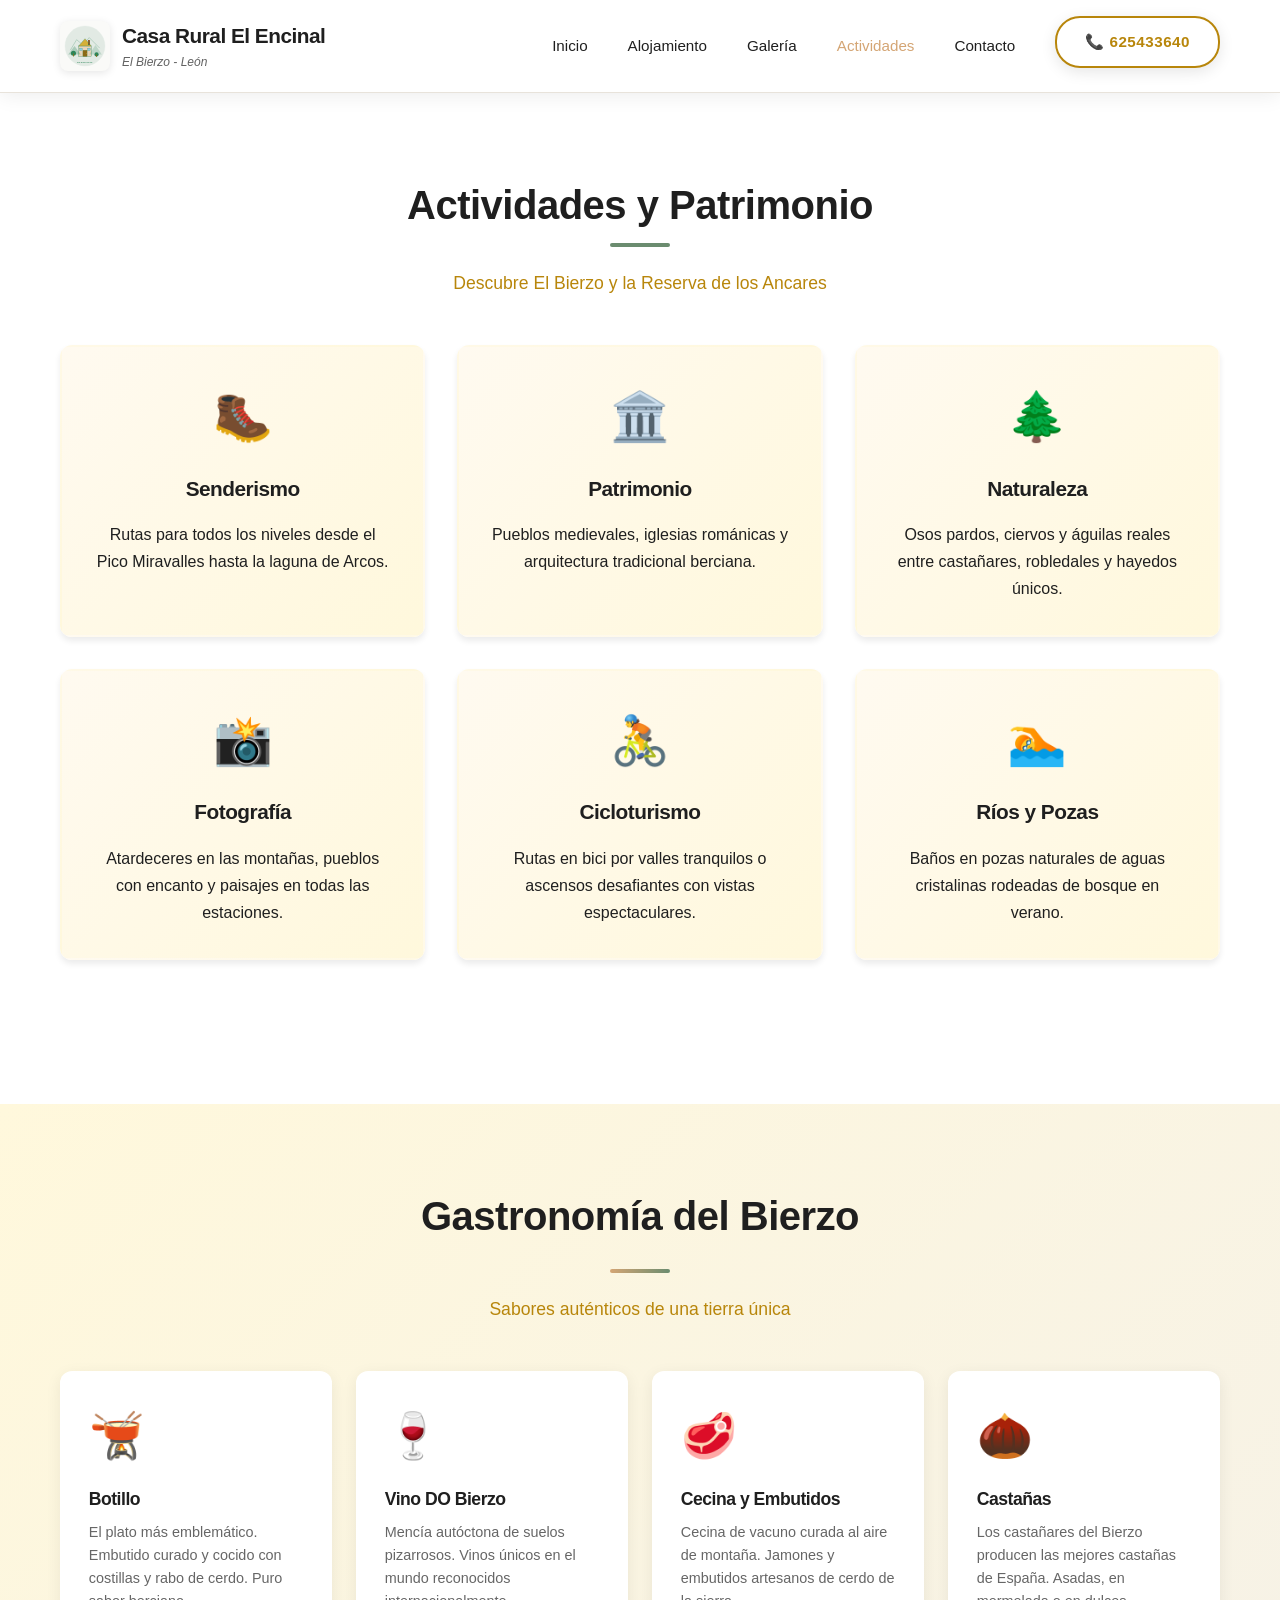
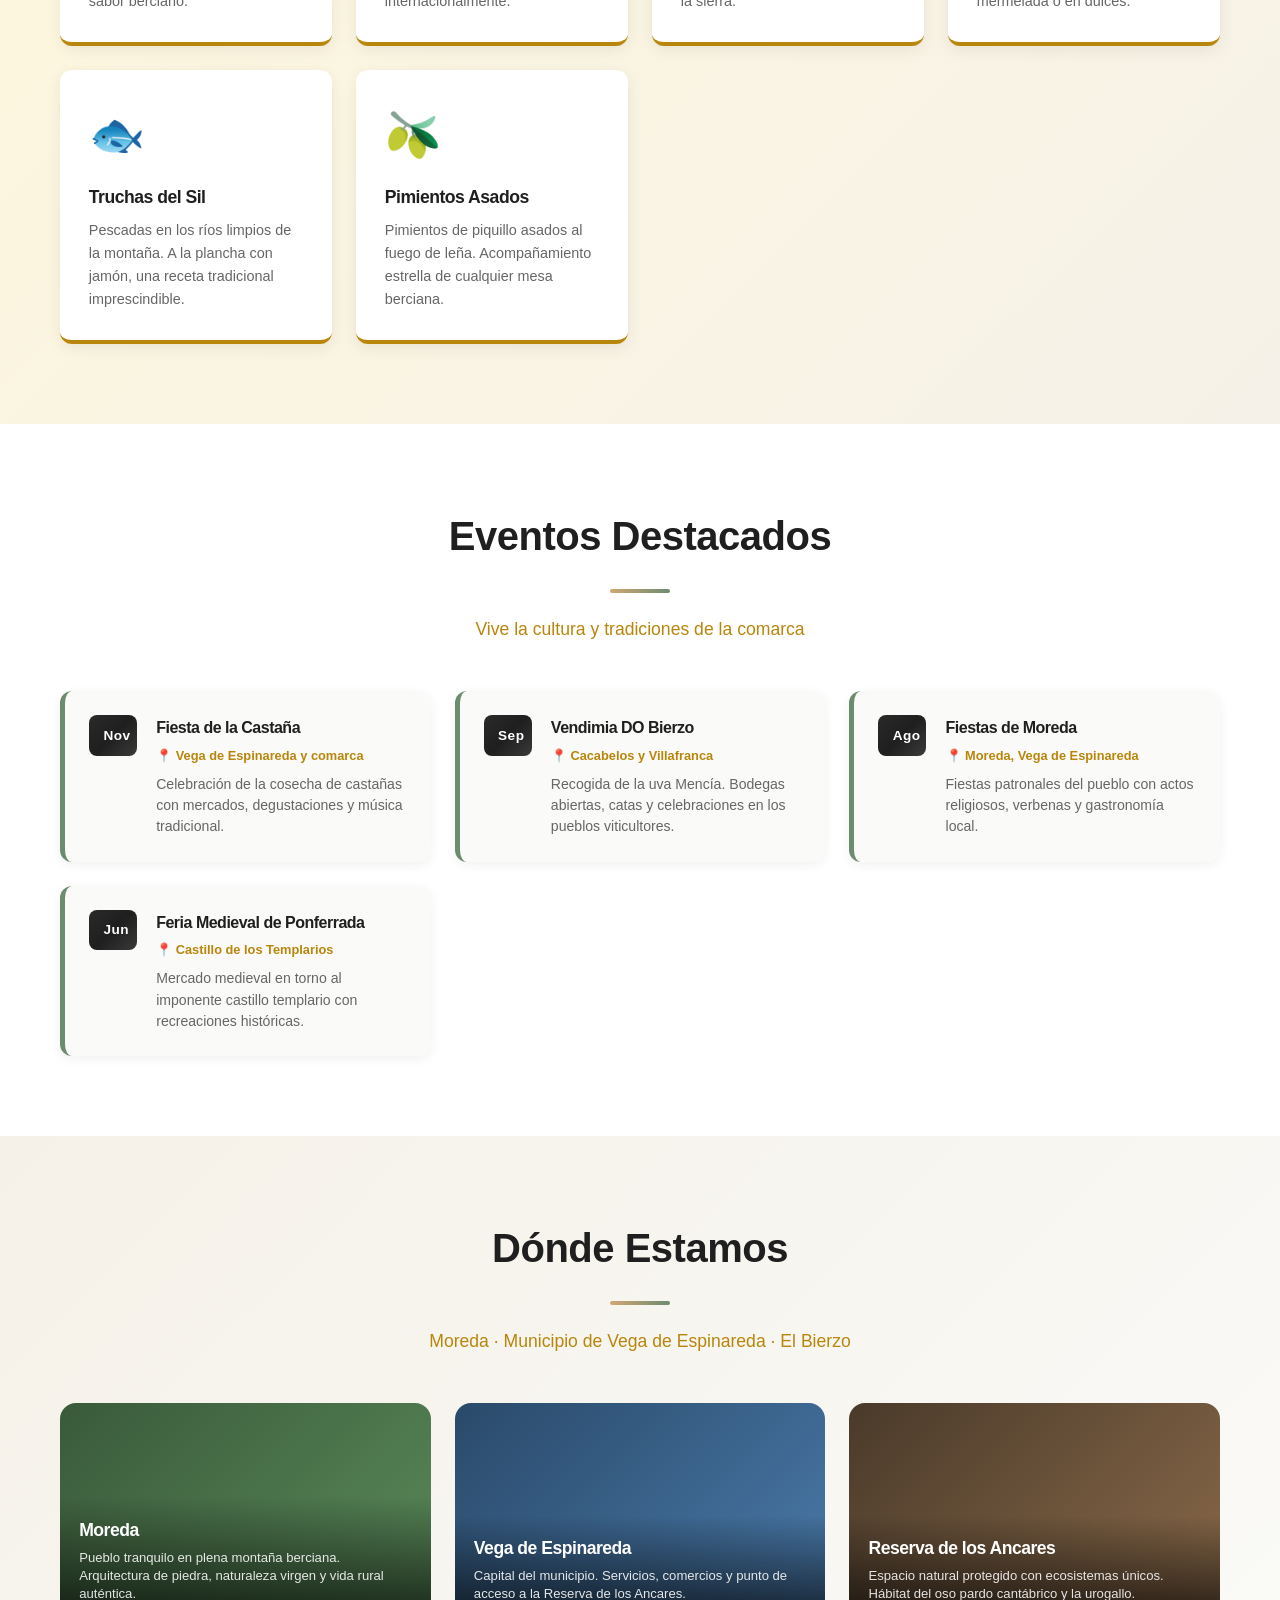
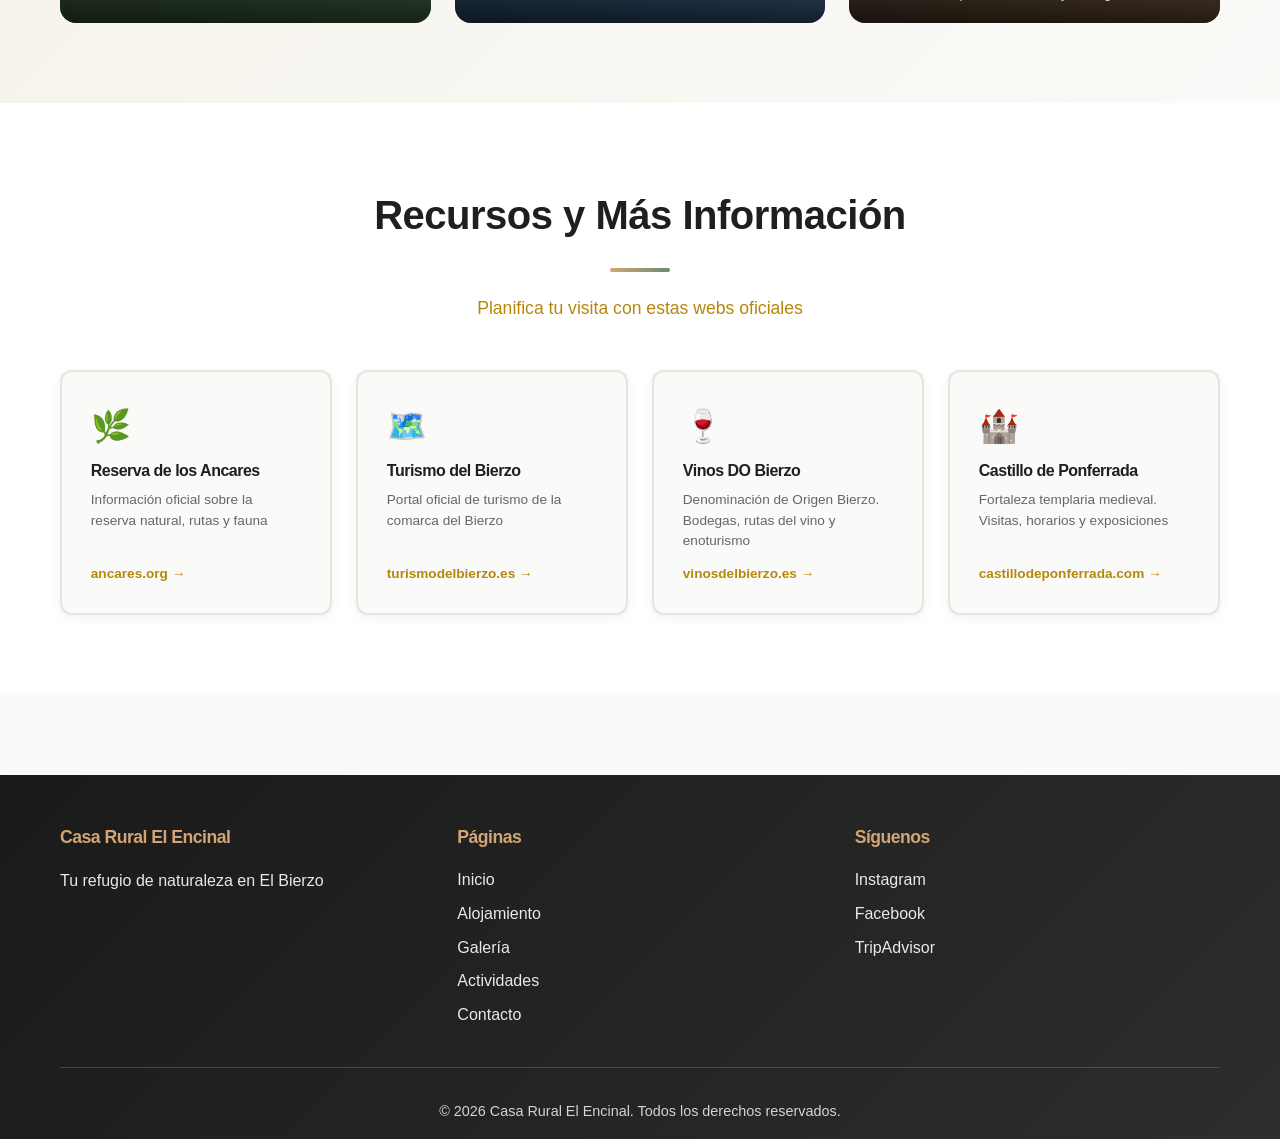
==== actividades.html @ c674c4d6 "Casi acabada" ====
<!DOCTYPE html>
<html lang="es">
<head>
    <meta charset="UTF-8">
    <meta name="viewport" content="width=device-width, initial-scale=1.0">
    <meta name="description" content="Descubre las mejores actividades en El Bierzo: senderismo en los Ancares, patrimonio medieval, bodegas de vino DO Bierzo y gastronomía local. Reserva tu experiencia en Casa Rural El Encinal.">
    <meta name="keywords" content="actividades El Bierzo, senderismo, Ancares, patrimonio cultural, vino DO Bierzo, gastronomía, turismo rural">
    <meta name="author" content="Casa Rural El Encinal">
    <meta property="og:title" content="Actividades y Patrimonio | Casa Rural El Encinal">
    <meta property="og:description" content="Explora las mejores actividades en El Bierzo: naturaleza, cultura, gastronomía y aventura.">
    <meta property="og:type" content="website">
    <meta name="theme-color" content="#FFFFFF">
    <title>Actividades en El Bierzo | Casa Rural El Encinal</title>
    <link rel="icon" type="image/svg+xml" href="assets/logo.svg">
    
    <!-- Tema - Se ejecuta ANTES del CSS -->
    <script>
    (function() {
        const themes = {
            "gris-cobre": {
                "name": "Gris + Cobre Moderno",
                "primary": "#1F1F1F",
                "secondary": "#B8860B",
                "accent": "#D4A574",
                "tertiary": "#6B8C6F",
                "light-bg": "#FAFAF8",
                "white": "#FFFFFF",
                "border": "#E8E3DB",
                "gradient-main": "linear-gradient(135deg, #2A2A2A 0%, #1F1F1F 50%, #3A3A3A 100%)",
                "gradient-hover": "linear-gradient(135deg, #353535 0%, #2A2A2A 50%, #454545 100%)",
                "shine": "inset 0 1px 0 rgba(255, 255, 255, 0.2), inset 0 -2px 0 rgba(0, 0, 0, 0.3)"
            }
        };
        const theme = themes["gris-cobre"];
        document.documentElement.style.setProperty('--primary-color', theme.primary);
        document.documentElement.style.setProperty('--secondary-color', theme.secondary);
        document.documentElement.style.setProperty('--accent-color', theme.accent);
        document.documentElement.style.setProperty('--tertiary-color', theme.tertiary);
        document.documentElement.style.setProperty('--light-bg', theme['light-bg']);
        document.documentElement.style.setProperty('--white', theme.white);
        document.documentElement.style.setProperty('--border-color', theme.border);
        document.documentElement.style.setProperty('--gradient-metallic', theme['gradient-main']);
        document.documentElement.style.setProperty('--gradient-metallic-hover', theme['gradient-hover']);
        document.documentElement.style.setProperty('--shine-effect', theme.shine);
    })();
    </script>
    
    <link rel="stylesheet" href="src/css/styles.css">
</head>
<body>
    <!-- Header y Navegación -->
    <div id="header-placeholder"></div>



    <!-- Sección Actividades y Patrimonio -->
    <section class="actividades">
        <div class="container">
            <h1 class="section-title">Actividades y Patrimonio</h1>
            <p class="section-subtitle">Descubre El Bierzo y la Reserva de los Ancares</p>

            <!-- Actividades en tarjetas visuales -->
            <div class="actividades-grid">
                <div class="actividad-card">
                    <div class="actividad-icon">🥾</div>
                    <h3>Senderismo</h3>
                    <p>Rutas para todos los niveles desde el Pico Miravalles hasta la laguna de Arcos.</p>
                </div>
                <div class="actividad-card">
                    <div class="actividad-icon">🏛️</div>
                    <h3>Patrimonio</h3>
                    <p>Pueblos medievales, iglesias románicas y arquitectura tradicional berciana.</p>
                </div>
                <div class="actividad-card">
                    <div class="actividad-icon">🌲</div>
                    <h3>Naturaleza</h3>
                    <p>Osos pardos, ciervos y águilas reales entre castañares, robledales y hayedos únicos.</p>
                </div>
                <div class="actividad-card">
                    <div class="actividad-icon">📸</div>
                    <h3>Fotografía</h3>
                    <p>Atardeceres en las montañas, pueblos con encanto y paisajes en todas las estaciones.</p>
                </div>
                <div class="actividad-card">
                    <div class="actividad-icon">🚴</div>
                    <h3>Cicloturismo</h3>
                    <p>Rutas en bici por valles tranquilos o ascensos desafiantes con vistas espectaculares.</p>
                </div>
                <div class="actividad-card">
                    <div class="actividad-icon">🏊</div>
                    <h3>Ríos y Pozas</h3>
                    <p>Baños en pozas naturales de aguas cristalinas rodeadas de bosque en verano.</p>
                </div>
            </div>
        </div>
    </section>

    <!-- Gastronomía visual -->
    <section class="gastronomia-section">
        <div class="container">
            <h2 class="section-title">Gastronomía del Bierzo</h2>
            <p class="section-subtitle">Sabores auténticos de una tierra única</p>
            <div class="gastro-grid">
                <div class="gastro-item">
                    <div class="gastro-emoji">🫕</div>
                    <h3>Botillo</h3>
                    <p>El plato más emblemático. Embutido curado y cocido con costillas y rabo de cerdo. Puro sabor berciano.</p>
                </div>
                <div class="gastro-item">
                    <div class="gastro-emoji">🍷</div>
                    <h3>Vino DO Bierzo</h3>
                    <p>Mencía autóctona de suelos pizarrosos. Vinos únicos en el mundo reconocidos internacionalmente.</p>
                </div>
                <div class="gastro-item">
                    <div class="gastro-emoji">🥩</div>
                    <h3>Cecina y Embutidos</h3>
                    <p>Cecina de vacuno curada al aire de montaña. Jamones y embutidos artesanos de cerdo de la sierra.</p>
                </div>
                <div class="gastro-item">
                    <div class="gastro-emoji">🌰</div>
                    <h3>Castañas</h3>
                    <p>Los castañares del Bierzo producen las mejores castañas de España. Asadas, en mermelada o en dulces.</p>
                </div>
                <div class="gastro-item">
                    <div class="gastro-emoji">🐟</div>
                    <h3>Truchas del Sil</h3>
                    <p>Pescadas en los ríos limpios de la montaña. A la plancha con jamón, una receta tradicional imprescindible.</p>
                </div>
                <div class="gastro-item">
                    <div class="gastro-emoji">🫒</div>
                    <h3>Pimientos Asados</h3>
                    <p>Pimientos de piquillo asados al fuego de leña. Acompañamiento estrella de cualquier mesa berciana.</p>
                </div>
            </div>
        </div>
    </section>

    <!-- Eventos destacados -->
    <section class="eventos-section">
        <div class="container">
            <h2 class="section-title">Eventos Destacados</h2>
            <p class="section-subtitle">Vive la cultura y tradiciones de la comarca</p>
            <div class="eventos-grid">
                <div class="evento-card">
                    <div class="evento-mes">Nov</div>
                    <div class="evento-info">
                        <h3>Fiesta de la Castaña</h3>
                        <p class="evento-lugar">📍 Vega de Espinareda y comarca</p>
                        <p>Celebración de la cosecha de castañas con mercados, degustaciones y música tradicional.</p>
                    </div>
                </div>
                <div class="evento-card">
                    <div class="evento-mes">Sep</div>
                    <div class="evento-info">
                        <h3>Vendimia DO Bierzo</h3>
                        <p class="evento-lugar">📍 Cacabelos y Villafranca</p>
                        <p>Recogida de la uva Mencía. Bodegas abiertas, catas y celebraciones en los pueblos viticultores.</p>
                    </div>
                </div>
                <div class="evento-card">
                    <div class="evento-mes">Ago</div>
                    <div class="evento-info">
                        <h3>Fiestas de Moreda</h3>
                        <p class="evento-lugar">📍 Moreda, Vega de Espinareda</p>
                        <p>Fiestas patronales del pueblo con actos religiosos, verbenas y gastronomía local.</p>
                    </div>
                </div>
                <div class="evento-card">
                    <div class="evento-mes">Jun</div>
                    <div class="evento-info">
                        <h3>Feria Medieval de Ponferrada</h3>
                        <p class="evento-lugar">📍 Castillo de los Templarios</p>
                        <p>Mercado medieval en torno al imponente castillo templario con recreaciones históricas.</p>
                    </div>
                </div>
            </div>
        </div>
    </section>

    <!-- Zona y municipio -->
    <section class="zona-section">
        <div class="container">
            <h2 class="section-title">Dónde Estamos</h2>
            <p class="section-subtitle">Moreda · Municipio de Vega de Espinareda · El Bierzo</p>
            <div class="zona-grid">
                <div class="zona-card zona-moreda">
                    <div class="zona-overlay">
                        <h3>Moreda</h3>
                        <p>Pueblo tranquilo en plena montaña berciana. Arquitectura de piedra, naturaleza virgen y vida rural auténtica.</p>
                    </div>
                </div>
                <div class="zona-card zona-vega">
                    <div class="zona-overlay">
                        <h3>Vega de Espinareda</h3>
                        <p>Capital del municipio. Servicios, comercios y punto de acceso a la Reserva de los Ancares.</p>
                    </div>
                </div>
                <div class="zona-card zona-ancares">
                    <div class="zona-overlay">
                        <h3>Reserva de los Ancares</h3>
                        <p>Espacio natural protegido con ecosistemas únicos. Hábitat del oso pardo cantábrico y la urogallo.</p>
                    </div>
                </div>
            </div>
        </div>
    </section>

    <!-- Enlaces de interés -->
    <section class="enlaces-section">
        <div class="container">
            <h2 class="section-title">Recursos y Más Información</h2>
            <p class="section-subtitle">Planifica tu visita con estas webs oficiales</p>
            <div class="enlaces-grid">
                <a href="https://www.ancares.org" target="_blank" rel="noopener" class="enlace-card">
                    <div class="enlace-icon">🌿</div>
                    <h3>Reserva de los Ancares</h3>
                    <p>Información oficial sobre la reserva natural, rutas y fauna</p>
                    <span class="enlace-url">ancares.org →</span>
                </a>
                <a href="https://www.turismodelbierzo.es" target="_blank" rel="noopener" class="enlace-card">
                    <div class="enlace-icon">🗺️</div>
                    <h3>Turismo del Bierzo</h3>
                    <p>Portal oficial de turismo de la comarca del Bierzo</p>
                    <span class="enlace-url">turismodelbierzo.es →</span>
                </a>
                <a href="https://www.vinosdelbierzo.es" target="_blank" rel="noopener" class="enlace-card">
                    <div class="enlace-icon">🍷</div>
                    <h3>Vinos DO Bierzo</h3>
                    <p>Denominación de Origen Bierzo. Bodegas, rutas del vino y enoturismo</p>
                    <span class="enlace-url">vinosdelbierzo.es →</span>
                </a>
                <a href="https://www.castillodeponferrada.com" target="_blank" rel="noopener" class="enlace-card">
                    <div class="enlace-icon">🏰</div>
                    <h3>Castillo de Ponferrada</h3>
                    <p>Fortaleza templaria medieval. Visitas, horarios y exposiciones</p>
                    <span class="enlace-url">castillodeponferrada.com →</span>
                </a>
            </div>
        </div>
    </section>

    <div id="footer-placeholder"></div>
<script src="src/js/theme-manager.js"></script>
    <script src="src/js/components.js"></script>
<script src="src/js/main.js"></script>
</body>
</html>
---- src/css/styles.css ----
/* ==================== VARIABLES Y COLORES ==================== */
/* Cargadas dinámicamente desde src/config/themes.json via theme-manager.js */
:root {
    --primary-color: #1F1F1F;
    --secondary-color: #B8860B;
    --accent-color: #D4A574;
    --dark-blue: #1F1F1F;
    --light-bg: #FAFAF8;
    --dark-text: #1F1F1F;
    --border-color: #E8E3DB;
    --white: #FFFFFF;
    --shadow: 0 4px 6px rgba(0, 0, 0, 0.08);
    --shadow-lg: 0 10px 30px rgba(0, 0, 0, 0.12);
    --shadow-hover: 0 15px 40px rgba(0, 0, 0, 0.15);
    /* Gradiente metálico gris + cobre moderno */
    --gradient-metallic: linear-gradient(135deg, #2A2A2A 0%, #1F1F1F 50%, #3A3A3A 100%);
    --gradient-metallic-hover: linear-gradient(135deg, #353535 0%, #2A2A2A 50%, #454545 100%);
    --shine-effect: inset 0 1px 0 rgba(255, 255, 255, 0.2), inset 0 -2px 0 rgba(0, 0, 0, 0.3);
}

/* ==================== RESET Y ESTILOS GLOBALES ==================== */
* {
    margin: 0;
    padding: 0;
    box-sizing: border-box;
}

html {
    scroll-behavior: smooth;
}

body {
    font-family: 'Segoe UI', Tahoma, Geneva, Verdana, sans-serif;
    line-height: 1.6;
    color: var(--dark-text);
    background-color: var(--light-bg);
}

a {
    text-decoration: none;
    color: inherit;
    transition: all 0.3s ease;
}

button {
    cursor: pointer;
    border: none;
    font-family: inherit;
    transition: all 0.3s ease;
}

.container {
    max-width: 1200px;
    margin: 0 auto;
    padding: 0 20px;
}

/* ==================== HEADER Y NAVEGACIÓN ==================== */
.header {
    background: #FFFFFF;
    color: var(--primary-color);
    padding: 1rem 0;
    box-shadow: 0 2px 20px rgba(0, 0, 0, 0.08);
    position: sticky;
    top: 0;
    z-index: 100;
    border-bottom: 1px solid var(--border-color);
}

.navbar {
    padding: 0;
}

.nav-container {
    max-width: 1200px;
    margin: 0 auto;
    padding: 0 20px;
    display: flex;
    justify-content: space-between;
    align-items: center;
    flex-wrap: wrap;
    gap: 2rem;
}

.logo-link {
    display: flex;
    align-items: center;
    transition: all 0.3s ease;
    min-width: fit-content;
}

.logo-link:hover {
    transform: scale(1.05);
}

.logo {
    display: flex;
    align-items: center;
    gap: 0.75rem;
}

.logo-img {
    width: 50px;
    height: 50px;
    border-radius: 8px;
    background: var(--light-bg);
    padding: 4px;
    box-shadow: 0 2px 8px rgba(0, 0, 0, 0.1);
    flex-shrink: 0;
}

.logo-text h1 {
    font-size: 1.3rem;
    font-weight: 700;
    margin-bottom: 0.05rem;
    letter-spacing: -0.5px;
    color: var(--primary-color);
}

.logo-text .tagline {
    font-size: 0.75rem;
    opacity: 0.7;
    font-style: italic;
    color: var(--primary-color);
}

.nav-menu {
    display: flex;
    list-style: none;
    gap: 2.5rem;
    align-items: center;
}

.nav-link {
    color: var(--primary-color);
    font-weight: 500;
    padding: 0.5rem 0;
    border-bottom: 3px solid transparent;
    transition: all 0.3s ease;
    white-space: nowrap;
    font-size: 0.95rem;
}

.nav-link:hover {
    border-bottom-color: var(--accent-color);
    color: var(--accent-color);
}

.btn-contacto {
    background: var(--white) !important;
    color: var(--secondary-color) !important;
    padding: 0.75rem 1.75rem !important;
    border-radius: 25px !important;
    border: 2px solid var(--secondary-color) !important;
    font-weight: 700 !important;
    transition: all 0.3s ease !important;
    font-size: 0.95rem !important;
    position: relative !important;
    overflow: hidden !important;
    box-shadow: 0 4px 15px rgba(0, 0, 0, 0.1) !important;
    text-decoration: none !important;
    display: inline-block !important;
}

.btn-contacto:hover {
    background: var(--secondary-color) !important;
    color: var(--white) !important;
    transform: translateY(-2px) !important;
    box-shadow: 0 6px 25px rgba(184, 134, 11, 0.3) !important;
    border-color: var(--secondary-color) !important;
}

/* ==================== MENÚ HAMBURGUESA ==================== */
.hamburger-menu {
    display: none;
    flex-direction: column;
    cursor: pointer;
    gap: 6px;
}

.hamburger-menu span {
    width: 25px;
    height: 3px;
    background-color: var(--primary-color);
    border-radius: 3px;
    transition: all 0.3s ease;
}

.hamburger-menu.active span:nth-child(1) {
    transform: rotate(45deg) translate(10px, 10px);
}

.hamburger-menu.active span:nth-child(2) {
    opacity: 0;
}

.hamburger-menu.active span:nth-child(3) {
    transform: rotate(-45deg) translate(7px, -7px);
}

@media (max-width: 768px) {
    .hamburger-menu {
        display: flex;
    }

    .nav-menu {
        display: none;
        position: absolute;
        top: 70px;
        left: 0;
        right: 0;
        flex-direction: column;
        background-color: #FFFFFF;
        padding: 1.5rem;
        gap: 1rem;
        border-bottom: 2px solid var(--accent-color);
        box-shadow: 0 8px 20px rgba(0,0,0,0.1);
        z-index: 99;
    }

    .nav-menu.active {
        display: flex;
    }

    .nav-link {
        padding: 0.75rem 0;
        font-size: 1rem;
    }

    .btn-contacto {
        width: auto !important;
        text-align: center;
        padding: 0.6rem 1.2rem !important;
        font-size: 0.85rem !important;
    }

    .nav-container {
        gap: 1rem;
    }
}

/* ==================== SECCIÓN HERO CON CARRUSEL ==================== */
.hero {
    position: relative;
    height: 700px;
    overflow: hidden;
    margin-top: -5rem;
}

.carousel-container {
    position: relative;
    width: 100%;
    height: 100%;
    overflow: hidden;
}

.carousel {
    position: relative;
    width: 100%;
    height: 100%;
}

.carousel-slide {
    position: absolute;
    width: 100%;
    height: 100%;
    background-size: cover;
    background-position: center;
    opacity: 0;
    transition: opacity 0.8s ease-in-out;
}

.carousel-slide.active {
    opacity: 1;
}

.carousel-slide::after {
    display: none !important;
}

.carousel-btn {
    position: absolute;
    top: 50%;
    transform: translateY(-50%);
    background: transparent;
    color: var(--secondary-color);
    border: 1.5px solid var(--secondary-color);
    font-size: 1.5rem;
    padding: 0.8rem 1rem;
    cursor: pointer;
    border-radius: 4px;
    z-index: 10;
    transition: all 0.3s ease;
    font-weight: 300;
}

.carousel-btn:hover {
    background: rgba(184, 134, 11, 0.1);
    border-color: var(--secondary-color);
    transform: translateY(-50%) scale(1.1);
    box-shadow: 0 0 12px rgba(184, 134, 11, 0.3);
}

.carousel-btn.prev {
    left: 20px;
}

.carousel-btn.next {
    right: 20px;
}

.carousel-dots {
    position: absolute;
    bottom: 30px;
    left: 50%;
    transform: translateX(-50%);
    display: flex;
    gap: 12px;
    z-index: 10;
}

.dot {
    width: 12px;
    height: 12px;
    border-radius: 50%;
    background: rgba(255, 255, 255, 0.6);
    cursor: pointer;
    transition: all 0.3s ease;
}

.dot.active {
    background: var(--white);
    transform: scale(1.3);
}

.dot:hover {
    background: white;
}

.hero-overlay {
    position: absolute;
    top: 0;
    left: 0;
    right: 0;
    bottom: 0;
    display: flex;
    align-items: center;
    justify-content: center;
    background: transparent;
    z-index: 5;
    pointer-events: none;
}

.hero-content {
    position: relative;
    z-index: 6;
    pointer-events: all;
    text-align: center;
    color: var(--white);
}

.hero-content h2 {
    font-size: 2.8rem;
    margin-bottom: 0.5rem;
    font-weight: 700;
    text-shadow: 2px 2px 8px rgba(0, 0, 0, 0.5);
    letter-spacing: -1px;
    opacity: 0.85;
    color: rgba(255, 255, 255, 0.9);
}

.hero-content h2::after {
    display: none !important;
}

.hero-content p {
    font-size: 0.95rem;
    margin-bottom: 1.5rem;
    text-shadow: 2px 2px 4px rgba(0, 0, 0, 0.5);
    max-width: 500px;
    font-weight: 300;
    letter-spacing: 0.5px;
}

.hero-location {
    font-size: 0.85rem;
    margin-bottom: 0.5rem;
    font-weight: 400;
    opacity: 0.8;
    letter-spacing: 1px;
}

.cta-button {
    background: var(--gradient-metallic) !important;
    color: var(--white) !important;
    padding: 1rem 2.5rem;
    font-size: 1.1rem;
    border-radius: 50px;
    box-shadow: var(--shine-effect), var(--shadow-lg);
    font-weight: 700;
    letter-spacing: 0.5px;
    transition: all 0.3s ease;
    border: 2px solid var(--secondary-color) !important;
    position: relative;
    overflow: hidden;
}

.cta-button:hover {
    background: var(--gradient-metallic-hover) !important;
    color: var(--white) !important;
    transform: translateY(-4px);
    box-shadow: var(--shine-effect), var(--shadow-hover);
}

/* ==================== SECCIONES GENÉRICAS ==================== */
.section-title {
    font-size: 2.5rem;
    color: var(--primary-color);
    margin-bottom: 0.5rem;
    text-align: center;
    font-weight: 700;
    position: relative;
    display: inline-block;
    width: 100%;
}

.section-title::after {
    content: '';
    position: absolute;
    bottom: -10px;
    left: 50%;
    transform: translateX(-50%);
    width: 60px;
    height: 4px;
    background-color: var(--tertiary-color);
    border-radius: 2px;
}

.section-subtitle {
    font-size: 1.1rem;
    color: var(--secondary-color);
    text-align: center;
    margin-bottom: 3rem;
    margin-top: 1.5rem;
}

section {
    padding: 4rem 0;
}

/* ==================== SECCIÓN LAS CASAS ==================== */
.casas {
    background-color: var(--white);
    padding: 5rem 0;
}

.casas-grid {
    display: grid;
    grid-template-columns: repeat(auto-fit, minmax(400px, 1fr));
    gap: 3rem;
    margin-top: 2rem;
}

.casa-card {
    background: linear-gradient(135deg, #FFFAF0, #FFF8DC);
    border: 2px solid var(--border-color);
    border-radius: 12px;
    padding: 2rem;
    box-shadow: var(--shadow);
    transition: all 0.3s ease;
}

.casa-card:hover {
    transform: translateY(-12px);
    box-shadow: var(--shadow-hover);
    border-color: var(--accent-color);
}

.casa-header {
    display: flex;
    justify-content: space-between;
    align-items: center;
    margin-bottom: 1.5rem;
    border-bottom: 2px solid var(--border-color);
    padding-bottom: 1rem;
    gap: 1rem;
}

.casa-header h3 {
    font-size: 1.8rem;
    color: var(--primary-color);
    font-weight: 700;
}

.capacidad {
    background: linear-gradient(135deg, var(--primary-color), var(--secondary-color));
    color: var(--white);
    padding: 0.5rem 1rem;
    border-radius: 20px;
    font-size: 0.85rem;
    font-weight: 700;
    letter-spacing: 0.5px;
    white-space: nowrap;
}

.casa-precio {
    display: flex;
    align-items: baseline;
    gap: 0.5rem;
    margin-bottom: 1.5rem;
    padding: 1.5rem;
    background: linear-gradient(135deg, rgba(45, 45, 45, 0.08), rgba(107, 142, 111, 0.08));
    border-left: 4px solid var(--accent-color);
    border-radius: 4px;
}

.precio {
    font-size: 2.2rem;
    font-weight: 700;
    color: var(--primary-color);
}

.noche {
    font-size: 0.95rem;
    color: var(--dark-text);
}

.casa-descripcion h4 {
    color: var(--primary-color);
    margin-bottom: 1rem;
    font-size: 1.1rem;
    font-weight: 600;
}

.casa-descripcion ul {
    list-style: none;
    padding-left: 0;
}

.casa-descripcion li {
    padding: 0.6rem 0;
    padding-left: 1.5rem;
    position: relative;
    color: var(--dark-text);
}

.casa-descripcion li:before {
    content: "✓";
    position: absolute;
    left: 0;
    color: var(--secondary-color);
    font-weight: 700;
}

.btn-reserva {
    width: 100%;
    background: var(--gradient-metallic);
    color: var(--white);
    padding: 1rem;
    font-size: 1.1rem;
    border-radius: 8px;
    font-weight: 700;
    margin-top: 1.5rem;
    transition: all 0.3s ease;
    box-shadow: var(--shine-effect), var(--shadow);
}

.btn-reserva:hover {
    background: var(--gradient-metallic-hover);
    transform: scale(1.03);
    box-shadow: var(--shine-effect), var(--shadow-lg);
}

/* ==================== SECCIÓN GALERÍA ==================== */
.galeria {
    background: linear-gradient(135deg, #F5F1E8, #FFF8DC);
    padding: 5rem 0;
}

.galeria-grid {
    display: grid;
    grid-template-columns: repeat(auto-fill, minmax(280px, 1fr));
    gap: 2rem;
    margin-top: 2rem;
}

.galeria-item {
    cursor: pointer;
    overflow: hidden;
    border-radius: 12px;
    box-shadow: var(--shadow);
    transition: all 0.3s ease;
    height: 250px;
    position: relative;
    background: #f0f0f0;
}

.galeria-item:hover {
    transform: scale(1.08) translateY(-5px);
    box-shadow: var(--shadow-hover);
}

.galeria-img {
    width: 100%;
    height: 100%;
    object-fit: cover;
    transition: opacity 0.3s ease, transform 0.3s ease;
    background-color: #e8e3db;
}

.galeria-item:hover .galeria-img {
    transform: scale(1.05);
}

.galeria-overlay {
    position: absolute;
    bottom: 0;
    left: 0;
    right: 0;
    background: linear-gradient(180deg, transparent, rgba(26, 95, 63, 0.9));
    color: var(--white);
    padding: 1.5rem 1rem;
    text-align: center;
    font-weight: 600;
    font-size: 0.95rem;
    opacity: 0;
    transition: all 0.3s ease;
}

.galeria-item:hover .galeria-overlay {
    opacity: 1;
}

/* Modal para galería */
.modal {
    display: none;
    position: fixed;
    z-index: 1000;
    left: 0;
    top: 0;
    width: 100%;
    height: 100%;
    background-color: rgba(0, 0, 0, 0.08);
    animation: fadeIn 0.3s ease;
    overflow: auto;
    backdrop-filter: blur(2px);
}

.modal-content {
    position: fixed;
    background-color: transparent;
    top: 50%;
    left: 50%;
    transform: translate(-50%, -50%);
    padding: 0;
    border-radius: 0;
    max-width: 90vw;
    max-height: 85vh;
    text-align: center;
    box-shadow: none;
    border: none;
}

.modal-content img {
    max-width: 100%;
    max-height: 80vh;
    height: auto;
    border-radius: 8px;
    object-fit: contain;
}

#modal-caption {
    margin-top: 1rem;
    font-weight: 600;
    color: var(--white);
    font-size: 0.95rem;
    letter-spacing: 1px;
    text-shadow: 2px 2px 4px rgba(0, 0, 0, 0.5);
}

.modal-close {
    position: absolute;
    right: 25px;
    top: 25px;
    color: var(--white);
    font-size: 2.5rem;
    font-weight: 700;
    cursor: pointer;
    transition: all 0.3s ease;
    z-index: 10;
}

.modal-close:hover {
    color: var(--accent-color);
    transform: rotate(90deg);
}

.modal-nav {
    position: absolute;
    top: 50%;
    transform: translateY(-50%);
    background: rgba(255,255,255,0.15);
    border: 2px solid rgba(255,255,255,0.4);
    color: var(--white);
    font-size: 3rem;
    line-height: 1;
    width: 56px;
    height: 56px;
    border-radius: 50%;
    cursor: pointer;
    transition: all 0.2s ease;
    display: flex;
    align-items: center;
    justify-content: center;
    z-index: 10;
    backdrop-filter: blur(4px);
}

.modal-prev { left: 20px; }
.modal-next { right: 20px; }

.modal-nav:hover {
    background: rgba(255,255,255,0.3);
    border-color: var(--white);
    transform: translateY(-50%) scale(1.1);
}

#modal-caption {
    margin-top: 1rem;
    font-weight: 600;
    color: rgba(255,255,255,0.85);
    font-size: 1rem;
    letter-spacing: 1px;
} */
@keyframes fadeIn {
    from { opacity: 0; }
    to { opacity: 1; }
}

/* ==================== SECCIÓN ACTIVIDADES ==================== */
.actividades {
    background-color: var(--white);
    padding: 5rem 0;
}

.actividades-grid {
    display: grid;
    grid-template-columns: repeat(auto-fit, minmax(300px, 1fr));
    gap: 2rem;
    margin-bottom: 4rem;
}

.actividad-card {
    background: linear-gradient(135deg, #FFFAF0, #FFF8DC);
    padding: 2rem;
    border-radius: 12px;
    text-align: center;
    box-shadow: var(--shadow);
    transition: all 0.3s ease;
    border: 2px solid transparent;
}

.actividad-card:hover {
    transform: translateY(-10px);
    box-shadow: var(--shadow-hover);
    border-color: var(--accent-color);
}

.actividad-icon {
    font-size: 3rem;
    margin-bottom: 1rem;
}

.actividad-card h3 {
    color: var(--primary-color);
    margin-bottom: 1rem;
    font-size: 1.3rem;
    font-weight: 600;
}

.actividad-card p {
    color: var(--dark-text);
    line-height: 1.7;
}

/* Información sobre El Bierzo */
.info-bierzo {
    background: linear-gradient(135deg, rgba(45, 45, 45, 0.06), rgba(107, 142, 111, 0.06));
    padding: 3rem;
    border-radius: 12px;
    border-left: 5px solid var(--accent-color);
    margin-top: 3rem;
}

.info-bierzo h3 {
    color: var(--primary-color);
    font-size: 1.8rem;
    margin-bottom: 1.5rem;
    font-weight: 700;
}

.info-bierzo h4 {
    color: var(--secondary-color);
    margin-top: 1.5rem;
    margin-bottom: 1rem;
    font-size: 1.2rem;
    font-weight: 600;
}

.info-bierzo p {
    margin-bottom: 1rem;
    color: var(--dark-text);
    line-height: 1.8;
}

.info-bierzo ul {
    list-style: none;
    padding-left: 0;
    margin-bottom: 1.5rem;
}

.info-bierzo li {
    padding: 0.8rem 0;
    padding-left: 2rem;
    position: relative;
    color: var(--dark-text);
}

.info-bierzo li:before {
    content: "→";
    position: absolute;
    left: 0;
    color: var(--accent-color);
    font-weight: 700;
}

/* ==================== GASTRONOMÍA ==================== */
.gastronomia-section {
    background: linear-gradient(135deg, #FFF8DC, #F5F1E8);
    padding: 5rem 0;
}

.gastro-grid {
    display: grid;
    grid-template-columns: repeat(auto-fit, minmax(260px, 1fr));
    gap: 1.5rem;
    margin-top: 2.5rem;
}

.gastro-item {
    background: var(--white);
    border-radius: 12px;
    padding: 1.8rem;
    box-shadow: 0 4px 16px rgba(0,0,0,0.07);
    border-bottom: 4px solid var(--secondary-color);
    transition: transform 0.3s ease;
}

.gastro-item:hover { transform: translateY(-5px); }

.gastro-emoji {
    font-size: 2.8rem;
    margin-bottom: 0.8rem;
}

.gastro-item h3 {
    color: var(--primary-color);
    font-size: 1.1rem;
    font-weight: 700;
    margin-bottom: 0.5rem;
}

.gastro-item p {
    color: #666;
    font-size: 0.9rem;
    line-height: 1.6;
}

/* ==================== EVENTOS ==================== */
.eventos-section {
    background: var(--white);
    padding: 5rem 0;
}

.eventos-grid {
    display: grid;
    grid-template-columns: repeat(auto-fit, minmax(280px, 1fr));
    gap: 1.5rem;
    margin-top: 2.5rem;
}

.evento-card {
    display: flex;
    gap: 1.2rem;
    background: var(--light-bg);
    border-radius: 12px;
    padding: 1.5rem;
    box-shadow: 0 3px 12px rgba(0,0,0,0.06);
    border-left: 5px solid var(--tertiary-color);
    transition: transform 0.3s ease;
}

.evento-card:hover { transform: translateY(-4px); }

.evento-mes {
    background: var(--gradient-metallic);
    color: var(--white);
    border-radius: 8px;
    padding: 0.6rem 0.9rem;
    font-weight: 800;
    font-size: 0.85rem;
    text-align: center;
    min-width: 48px;
    height: fit-content;
    letter-spacing: 0.5px;
}

.evento-info h3 {
    color: var(--primary-color);
    font-size: 1rem;
    font-weight: 700;
    margin-bottom: 0.3rem;
}

.evento-lugar {
    font-size: 0.8rem;
    color: var(--secondary-color);
    font-weight: 600;
    margin-bottom: 0.5rem;
}

.evento-info p:last-child {
    color: #666;
    font-size: 0.88rem;
    line-height: 1.5;
}

/* ==================== ZONA ==================== */
.zona-section {
    background: linear-gradient(135deg, #F5F1E8, #FAFAF8);
    padding: 5rem 0;
}

.zona-grid {
    display: grid;
    grid-template-columns: repeat(3, 1fr);
    gap: 1.5rem;
    margin-top: 2.5rem;
}

.zona-card {
    height: 220px;
    border-radius: 16px;
    overflow: hidden;
    position: relative;
    background: var(--gradient-metallic);
    display: flex;
    align-items: flex-end;
}

.zona-moreda { background: linear-gradient(135deg, #3a5a3a, #5a8a5a); }
.zona-vega   { background: linear-gradient(135deg, #2a4a6a, #4a7aaa); }
.zona-ancares { background: linear-gradient(135deg, #4a3a2a, #8a6a4a); }

.zona-overlay {
    padding: 1.2rem;
    background: linear-gradient(transparent, rgba(0,0,0,0.75));
    width: 100%;
}

.zona-overlay h3 {
    color: var(--white);
    font-size: 1.1rem;
    font-weight: 700;
    margin-bottom: 0.3rem;
}

.zona-overlay p {
    color: rgba(255,255,255,0.88);
    font-size: 0.82rem;
    line-height: 1.4;
}

/* ==================== ENLACES ==================== */
.enlaces-section {
    background: var(--white);
    padding: 5rem 0;
}

.enlaces-grid {
    display: grid;
    grid-template-columns: repeat(auto-fit, minmax(240px, 1fr));
    gap: 1.5rem;
    margin-top: 2.5rem;
}

.enlace-card {
    background: var(--light-bg);
    border-radius: 12px;
    padding: 1.8rem;
    box-shadow: 0 3px 12px rgba(0,0,0,0.06);
    border: 2px solid var(--border-color);
    transition: all 0.3s ease;
    display: flex;
    flex-direction: column;
    gap: 0.4rem;
}

.enlace-card:hover {
    border-color: var(--secondary-color);
    transform: translateY(-4px);
    box-shadow: 0 8px 24px rgba(184,134,11,0.15);
}

.enlace-icon { font-size: 2rem; }

.enlace-card h3 {
    color: var(--primary-color);
    font-size: 1rem;
    font-weight: 700;
}

.enlace-card p {
    color: #666;
    font-size: 0.85rem;
    line-height: 1.5;
    flex: 1;
}

.enlace-url {
    color: var(--secondary-color);
    font-weight: 700;
    font-size: 0.85rem;
    margin-top: 0.3rem;
}

@media (max-width: 768px) {
    .zona-grid { grid-template-columns: 1fr; }
    .gastro-grid, .eventos-grid, .enlaces-grid { grid-template-columns: 1fr; }
}

/* ==================== SECCIÓN CONTACTO ==================== */
.contacto {
    background: linear-gradient(135deg, #F5F1E8, #FFF8DC);
    padding: 5rem 0;
}

.contacto-nuevo {
    display: flex;
    flex-direction: column;
    gap: 3rem;
    margin-top: 2.5rem;
}

/* Tarjetas de teléfono */
.telefono-cards {
    display: grid;
    grid-template-columns: 1fr 1fr;
    gap: 1.5rem;
}

.telefono-card {
    background: var(--white);
    border-radius: 12px;
    padding: 1.2rem 1.5rem;
    display: flex;
    align-items: center;
    gap: 1rem;
    box-shadow: 0 4px 20px rgba(0,0,0,0.08);
    border-left: 4px solid var(--secondary-color);
    transition: transform 0.3s ease, box-shadow 0.3s ease;
}

.telefono-card:hover {
    transform: translateY(-3px);
    box-shadow: 0 6px 24px rgba(0,0,0,0.12);
}

.telefono-icon {
    font-size: 1.8rem;
    flex-shrink: 0;
}

.telefono-info {
    flex: 1;
}

.telefono-nombre {
    font-weight: 700;
    font-size: 0.9rem;
    color: var(--primary-color);
    margin-bottom: 0.15rem;
}

.telefono-numero {
    font-size: 1.15rem;
    font-weight: 700;
    color: var(--secondary-color);
    letter-spacing: 0.5px;
    transition: color 0.3s ease;
}

.telefono-numero:hover {
    color: var(--accent-color);
}

.btn-llamar {
    background: var(--gradient-metallic);
    color: var(--white) !important;
    padding: 0.45rem 1rem;
    border-radius: 20px;
    font-weight: 700;
    font-size: 0.8rem;
    border: 2px solid var(--secondary-color);
    transition: all 0.3s ease;
    white-space: nowrap;
    flex-shrink: 0;
}

.btn-llamar:hover {
    background: var(--secondary-color);
    transform: scale(1.05);
}

/* Mapa */
.ubicacion-box {
    background: var(--white);
    border-radius: 16px;
    padding: 2rem;
    box-shadow: 0 4px 20px rgba(0,0,0,0.08);
}

.ubicacion-titulo {
    font-size: 1.4rem;
    font-weight: 700;
    color: var(--primary-color);
    margin-bottom: 0.5rem;
}

.ubicacion-texto {
    color: var(--secondary-color);
    font-weight: 600;
    margin-bottom: 1.5rem;
    font-size: 1rem;
}

.mapa-container {
    border-radius: 12px;
    overflow: hidden;
    border: 2px solid var(--border-color);
}

/* Responsive contacto */
@media (max-width: 768px) {
    .telefono-cards {
        grid-template-columns: 1fr;
    }

    .telefono-card {
        padding: 1.5rem;
    }

    .telefono-numero {
        font-size: 1.2rem;
    }
}

/* Estilos antiguos del contacto (mantenidos por compatibilidad) */
.contacto-content {
    display: grid;
    grid-template-columns: 1fr 1fr;
    gap: 3rem;
    margin-top: 2rem;
}

.info-contacto h3 {
    color: var(--primary-color);
    margin-bottom: 2rem;
    font-size: 1.5rem;
    font-weight: 700;
}

.contacto-item {
    margin-bottom: 2rem;
    padding-bottom: 1.5rem;
    border-bottom: 1px solid var(--border-color);
}

.contacto-item:last-child {
    border-bottom: none;
}

.contacto-label {
    display: block;
    color: var(--primary-color);
    font-weight: 700;
    margin-bottom: 0.5rem;
    font-size: 1rem;
}

.contacto-item a {
    color: var(--secondary-color);
    font-weight: 600;
    font-size: 1.1rem;
    transition: all 0.3s ease;
}

.contacto-item a:hover {
    color: var(--accent-color);
    text-decoration: underline;
}

.contacto-item p {
    color: var(--dark-text);
    line-height: 1.8;
}

/* Formulario */
.formulario-contacto {
    background-color: var(--white);
    padding: 2.5rem;
    border-radius: 12px;
    box-shadow: var(--shadow);
}

.form-group {
    margin-bottom: 1.5rem;
}

.formulario-contacto input,
.formulario-contacto select,
.formulario-contacto textarea {
    width: 100%;
    padding: 0.9rem;
    border: 2px solid var(--border-color);
    border-radius: 8px;
    font-family: inherit;
    font-size: 1rem;
    color: var(--dark-text);
    transition: all 0.3s ease;
}

.formulario-contacto input:focus,
.formulario-contacto select:focus,
.formulario-contacto textarea:focus {
    outline: none;
    border-color: var(--primary-color);
    box-shadow: 0 0 0 3px rgba(26, 95, 63, 0.1);
}

.btn-enviar {
    width: 100%;
    background: var(--gradient-metallic);
    color: var(--white);
    padding: 1rem;
    font-size: 1.1rem;
    border-radius: 8px;
    font-weight: 700;
    margin-top: 1.5rem;
    cursor: pointer;
    transition: all 0.3s ease;
    box-shadow: var(--shine-effect), var(--shadow);
}

.btn-enviar:hover {
    background: var(--gradient-metallic-hover);
    transform: scale(1.03);
    box-shadow: var(--shine-effect), var(--shadow-lg);
}

/* ==================== FOOTER ==================== */
.footer {
    background: linear-gradient(135deg, var(--primary-color) 0%, #1a1a1a 100%);
    color: var(--white);
    padding: 3rem 0 1rem;
}

.footer-content {
    display: grid;
    grid-template-columns: repeat(auto-fit, minmax(250px, 1fr));
    gap: 2rem;
    margin-bottom: 2rem;
}

.footer-section h4 {
    margin-bottom: 1rem;
    font-size: 1.1rem;
    font-weight: 700;
    color: var(--accent-color);
}

.footer-section p {
    opacity: 0.9;
    line-height: 1.8;
}

.footer-section ul {
    list-style: none;
}

.footer-section ul li {
    margin-bottom: 0.5rem;
}

.footer-section a {
    color: var(--white);
    opacity: 0.9;
    transition: all 0.3s ease;
}

.footer-section a:hover {
    color: var(--accent-color);
    transform: translateX(5px);
}

.footer-bottom {
    text-align: center;
    padding-top: 2rem;
    border-top: 1px solid rgba(255, 255, 255, 0.2);
    opacity: 0.8;
    font-size: 0.9rem;
}

/* ==================== RESPONSIVE ==================== */
@media (max-width: 768px) {
    .nav-container {
        gap: 1rem;
    }

    .nav-menu {
        gap: 1rem;
    }

    .logo-text h1 {
        font-size: 1.1rem;
    }

    .logo-text .tagline {
        font-size: 0.65rem;
    }

    .hero {
        height: 400px;
        margin-top: -3rem;
    }

    .hero-content h2 {
        font-size: 2.2rem;
        opacity: 0.85;
    }

    .hero-content p {
        font-size: 1rem;
    }

    .hero-location {
        font-size: 0.75rem;
    }

    .carousel-btn {
        padding: 0.75rem 1rem;
        font-size: 1.5rem;
    }

    .carousel-btn.prev {
        left: 10px;
    }

    .carousel-btn.next {
        right: 10px;
    }

    .section-title {
        font-size: 2rem;
    }

    .casas-grid {
        grid-template-columns: 1fr;
    }

    .galeria-grid {
        grid-template-columns: repeat(auto-fill, minmax(200px, 1fr));
        gap: 1.5rem;
    }

    .galeria-item {
        height: 200px;
    }

    .contacto-content {
        grid-template-columns: 1fr;
    }

    .actividades-grid {
        grid-template-columns: 1fr;
    }
}

@media (max-width: 480px) {
    .nav-container {
        gap: 0.5rem;
    }

    .nav-menu {
        gap: 0.75rem;
    }

    .logo {
        gap: 0.5rem;
    }

    .logo-img {
        width: 40px;
        height: 40px;
    }

    .logo-text h1 {
        font-size: 0.95rem;
    }

    .hero {
        height: 300px;
        margin-top: -2rem;
    }

    .hero-content h2 {
        font-size: 1.8rem;
        opacity: 0.85;
    }

    .hero-content p {
        font-size: 0.9rem;
    }

    .hero-location {
        font-size: 0.7rem;
    }

    .cta-button {
        padding: 0.75rem 1.5rem;
        font-size: 0.95rem;
    }

    .carousel-dots {
        bottom: 15px;
        gap: 8px;
    }

    .dot {
        width: 8px;
        height: 8px;
    }

    .section-title {
        font-size: 1.5rem;
    }

    .casa-header {
        flex-direction: column;
        align-items: flex-start;
    }

    .galeria-grid {
        grid-template-columns: repeat(2, 1fr);
        gap: 1rem;
    }

    .galeria-item {
        height: 150px;
    }

    .footer-content {
        grid-template-columns: 1fr;
        gap: 1.5rem;
    }
}

/* ==================== ESTILOS PARA PÁGINAS SEPARADAS ==================== */

/* Destacados (Home) */
.destacados {
    background: linear-gradient(180deg, var(--light-bg) 0%, var(--white) 100%);
    padding: 60px 0;
}

.destacados-grid {
    display: grid;
    grid-template-columns: repeat(auto-fit, minmax(250px, 1fr));
    gap: 30px;
    margin-top: 40px;
}

.destaque-card {
    background: var(--white);
    padding: 30px;
    border-radius: 10px;
    text-align: center;
    box-shadow: var(--shadow);
    transition: transform 0.3s ease, box-shadow 0.3s ease;
    border-left: 5px solid var(--tertiary-color);
}

.destaque-card:hover {
    transform: translateY(-10px);
    box-shadow: var(--shadow-hover);
}

.destaque-icon {
    font-size: 3rem;
    margin-bottom: 15px;
}

.destaque-card h3 {
    color: var(--primary-color);
    margin-bottom: 10px;
    font-size: 1.3rem;
}

.destaque-card p {
    color: #666;
    font-size: 0.95rem;
    line-height: 1.6;
}

/* Página de Alojamiento */
.alojamiento-detail {
    padding: 40px 0;
}

.alojamiento-hero {
    margin: 40px 0;
    border-radius: 10px;
    overflow: hidden;
    box-shadow: var(--shadow-lg);
}

.alojamiento-hero-img {
    width: 100%;
    height: 400px;
    object-fit: cover;
    display: block;
}

.alojamiento-content {
    display: grid;
    grid-template-columns: 2fr 1fr;
    gap: 40px;
    margin-top: 40px;
}

.alojamiento-card {
    background: var(--white);
    padding: 40px;
    border-radius: 10px;
    box-shadow: var(--shadow);
}

.alojamiento-card h2 {
    font-size: 2rem;
    color: var(--primary-color);
    margin-bottom: 15px;
}

.alojamiento-header-info {
    display: flex;
    gap: 15px;
    margin-bottom: 30px;
    flex-wrap: wrap;
}

.capacidad-badge, .precio-badge {
    background: linear-gradient(135deg, var(--primary-color), var(--secondary-color));
    color: var(--white);
    padding: 8px 15px;
    border-radius: 25px;
    font-size: 0.9rem;
    font-weight: 600;
}

.alojamiento-card h3 {
    color: var(--primary-color);
    margin-top: 30px;
    margin-bottom: 15px;
    font-size: 1.3rem;
    border-bottom: 2px solid var(--accent-color);
    padding-bottom: 10px;
}

.caracteristicas-section {
    display: grid;
    grid-template-columns: repeat(auto-fit, minmax(200px, 1fr));
    gap: 20px;
    margin-bottom: 30px;
}

.caracteristica {
    background: linear-gradient(135deg, rgba(26, 95, 63, 0.05), rgba(45, 134, 89, 0.05));
    padding: 20px;
    border-radius: 8px;
    border-left: 4px solid var(--accent-color);
}

.caracteristica h4 {
    color: var(--primary-color);
    margin-bottom: 10px;
    font-size: 1rem;
}

.caracteristica ul {
    list-style: none;
}

.caracteristica li {
    padding: 5px 0;
    color: #555;
    font-size: 0.9rem;
}

.caracteristica li:before {
    content: "✓ ";
    color: var(--accent-color);
    font-weight: bold;
    margin-right: 5px;
}

.equipamiento-list, .ubicacion-list {
    list-style: none;
    columns: 2;
    column-gap: 20px;
    margin-bottom: 30px;
}

.equipamiento-list li, .ubicacion-list li {
    padding: 8px 0;
    color: #555;
    break-inside: avoid;
}

.cta-section {
    display: flex;
    gap: 15px;
    margin-top: 30px;
    flex-wrap: wrap;
}

.btn-reserva-grande, .btn-galeria, .btn-contactar {
    flex: 1;
    min-width: 150px;
    padding: 12px 24px;
    border-radius: 6px;
    font-weight: 600;
    text-align: center;
    transition: all 0.3s ease;
}

.btn-reserva-grande {
    background: var(--gradient-metallic);
    color: var(--white);
    box-shadow: var(--shine-effect), var(--shadow);
}

.btn-reserva-grande:hover {
    background: var(--gradient-metallic-hover);
    transform: scale(1.05);
    box-shadow: var(--shine-effect), var(--shadow-hover);
}

.btn-galeria {
    background: var(--light-bg);
    color: var(--primary-color);
    border: 2px solid var(--primary-color);
}

.btn-galeria:hover {
    background: var(--primary-color);
    color: var(--white);
}

.btn-contactar {
    background: var(--gradient-metallic);
    color: var(--white);
    width: 100%;
    box-shadow: var(--shine-effect), var(--shadow);
}

.btn-contactar:hover {
    background: var(--gradient-metallic-hover);
    transform: scale(1.02);
    box-shadow: var(--shine-effect), var(--shadow-lg);
}

.alojamiento-sidebar {
    display: flex;
    flex-direction: column;
    gap: 20px;
}

.info-box {
    background: var(--white);
    padding: 25px;
    border-radius: 10px;
    box-shadow: var(--shadow);
    border-top: 4px solid var(--primary-color);
}

.info-box h3 {
    color: var(--primary-color);
    margin-bottom: 15px;
    font-size: 1.1rem;
}

.info-item {
    display: flex;
    justify-content: space-between;
    padding: 8px 0;
    border-bottom: 1px solid var(--border-color);
    font-size: 0.95rem;
}

.info-item:last-child {
    border-bottom: none;
}

.info-item .label {
    font-weight: 600;
    color: var(--primary-color);
}

.info-item .valor {
    color: #666;
}

.info-box ul {
    list-style: none;
}

.info-box li {
    padding: 8px 0;
    color: #555;
    font-size: 0.95rem;
}

.info-box.highlight {
    background: linear-gradient(135deg, rgba(45, 45, 45, 0.1), rgba(107, 142, 111, 0.1));
    border-top: 4px solid var(--accent-color);
}

.info-box.highlight p {
    margin-bottom: 15px;
    color: var(--primary-color);
}

/* Formulario mejorado */
.formulario-contacto {
    background: var(--white);
    padding: 30px;
    border-radius: 10px;
    box-shadow: var(--shadow);
}

.formulario-contacto label {
    display: block;
    margin-bottom: 5px;
    font-weight: 600;
    color: var(--primary-color);
    font-size: 0.95rem;
}

.form-row {
    display: grid;
    grid-template-columns: 1fr 1fr;
    gap: 15px;
}

/* Info del El Bierzo */
.info-bierzo {
    background: linear-gradient(135deg, rgba(45, 45, 45, 0.05), rgba(107, 142, 111, 0.05));
    padding: 40px;
    border-radius: 10px;
    margin-top: 50px;
    border-left: 5px solid var(--accent-color);
}

.info-bierzo h2 {
    color: var(--primary-color);
    margin-bottom: 20px;
    font-size: 1.8rem;
}

.info-bierzo h3 {
    color: var(--primary-color);
    margin-top: 20px;
    margin-bottom: 15px;
    font-size: 1.2rem;
}

.info-bierzo p, .info-bierzo li {
    color: #555;
    line-height: 1.8;
}

.info-bierzo ul {
    margin-left: 20px;
    margin-bottom: 15px;
}

.info-bierzo li {
    margin-bottom: 10px;
}

/* Responsive para Alojamiento */
@media (max-width: 768px) {
    .alojamiento-content {
        grid-template-columns: 1fr;
    }

    .alojamiento-hero-img {
        height: 250px;
    }

    .caracteristicas-section {
        grid-template-columns: 1fr;
    }

    .equipamiento-list, .ubicacion-list {
        columns: 1;
    }

    .cta-section {
        flex-direction: column;
    }

    .btn-reserva-grande, .btn-galeria {
        min-width: auto;
    }

    .form-row {
        grid-template-columns: 1fr;
    }

    .alojamiento-card {
        padding: 20px;
    }

    .info-bierzo {
        padding: 20px;
    }

    .destaque-card {
        padding: 20px;
    }
}

@media (max-width: 480px) {
    .alojamiento-header-info {
        flex-direction: column;
    }

    .capacidad-badge, .precio-badge {
        width: 100%;
        text-align: center;
    }

    .destacados-grid {
        grid-template-columns: 1fr;
        gap: 20px;
    }

    .alojamiento-card h2 {
        font-size: 1.5rem;
    }

    .alojamiento-card h3 {
        font-size: 1.1rem;
    }
}

/* ==================== BREADCRUMBS ==================== */
.breadcrumbs {
    background-color: rgba(26, 95, 63, 0.05);
    border-bottom: 1px solid var(--border-color);
    padding: 1rem 0;
    margin-top: 0;
}

.breadcrumbs .container {
    display: flex;
    align-items: center;
    gap: 0.5rem;
    font-size: 0.95rem;
}

.breadcrumb-link {
    color: var(--primary-color);
    font-weight: 500;
    transition: all 0.3s ease;
}

.breadcrumb-link:hover {
    color: var(--accent-color);
}

.breadcrumb-separator {
    color: #999;
    margin: 0 0.25rem;
}

.breadcrumb-current {
    color: #666;
}

/* ==================== MEJORAS PROFESIONALES Y MODERNAS ==================== */

/* Header mejorado */
.header.scroll-down {
    box-shadow: var(--shadow-hover);
    padding: 0.8rem 0;
}

/* Buttons mejorados */
.btn-reserva-grande,
.btn-galeria,
.btn-contactar,
.cta-button,
.btn-contacto {
    text-transform: uppercase;
    letter-spacing: 0.5px;
}



/* Cards mejoradas con efecto depth */
.destaque-card,
.galeria-item,
.actividad-card,
.alojamiento-card {
    transition: all 0.4s cubic-bezier(0.23, 1, 0.320, 1);
    position: relative;
}

.destaque-card:hover,
.galeria-item:hover,
.actividad-card:hover,
.alojamiento-card:hover {
    transform: translateY(-12px);
    box-shadow: var(--shadow-hover);
}

/* Galería mejorada */
.galeria-item {
    border-radius: 12px;
    overflow: hidden;
}

.galeria-img {
    width: 100%;
    height: 250px;
    object-fit: cover;
    transition: transform 0.5s ease;
}

.galeria-item:hover .galeria-img {
    transform: scale(1.1) rotate(1deg);
}

.galeria-overlay {
    position: absolute;
    bottom: 0;
    left: 0;
    right: 0;
    background: linear-gradient(to top, rgba(0, 0, 0, 0.8), transparent);
    color: white;
    padding: 20px;
    transform: translateY(100%);
    transition: transform 0.3s ease;
    font-weight: 600;
}

.galeria-item:hover .galeria-overlay {
    transform: translateY(0);
}

/* Modal mejorado */
.modal {
    background-color: rgba(0, 0, 0, 0.9);
}

.modal-content {
    animation: zoomIn 0.3s ease;
    border-radius: 12px;
    overflow: hidden;
}

@keyframes zoomIn {
    from {
        transform: scale(0.8);
        opacity: 0;
    }
    to {
        transform: scale(1);
        opacity: 1;
    }
}

.modal-close {
    font-size: 32px;
    transition: all 0.3s ease;
    color: white;
}

.modal-close:hover {
    transform: rotate(90deg) scale(1.2);
    text-shadow: 0 0 10px rgba(107, 142, 111, 0.8);
}

/* Mejoras en formulario */
.form-group input,
.form-group textarea,
.form-group select {
    border: 2px solid transparent;
    transition: all 0.3s ease;
    border-radius: 8px;
    background-color: #fafafa;
}

.form-group input:focus,
.form-group textarea:focus,
.form-group select:focus {
    border-color: var(--accent-color);
    background-color: rgba(107, 142, 111, 0.05);
    box-shadow: 0 0 0 3px rgba(107, 142, 111, 0.1);
    outline: none;
}

.form-group input.filled,
.form-group textarea.filled {
    border-color: var(--primary-color);
}

.form-group input::placeholder {
    color: #999;
    transition: all 0.3s ease;
}

.form-group input:focus::placeholder {
    color: #bbb;
}

/* Notificaciones mejoradas */
.toast-notification {
    position: fixed;
    top: 30px;
    right: 30px;
    padding: 1.5rem 2rem;
    border-radius: 8px;
    font-weight: 600;
    z-index: 2000;
    box-shadow: var(--shadow-lg);
    opacity: 0;
    transform: translateX(400px);
    transition: all 0.4s cubic-bezier(0.23, 1, 0.320, 1);
}

.toast-notification.show {
    opacity: 1;
    transform: translateX(0);
}

.toast-success {
    background: var(--gradient-metallic);
    color: white;
}

.toast-error {
    background: linear-gradient(135deg, #d32f2f, #f44336);
    color: white;
}

/* Mejoras texto */
h1, h2, h3, h4, h5, h6 {
    letter-spacing: -0.5px;
    font-weight: 700;
}

h1 {
    font-size: 3rem;
    margin-bottom: 1.5rem;
}

h2 {
    font-size: 2.2rem;
    margin-bottom: 1.2rem;
    position: relative;
    padding-bottom: 15px;
}

h2::after {
    content: '';
    position: absolute;
    bottom: 0;
    left: 0;
    width: 60px;
    height: 4px;
    background: linear-gradient(90deg, var(--accent-color), transparent);
    border-radius: 2px;
}

h3 {
    font-size: 1.5rem;
    color: var(--primary-color);
}

/* Mejoras en secciones */
section {
    scroll-margin-top: 100px;
}

/* Animaciones suaves para elementos */
[data-reveal] {
    opacity: 0;
    transform: translateY(30px);
    transition: all 0.6s ease;
}

[data-reveal].revealed {
    opacity: 1;
    transform: translateY(0);
}

/* Mejoras en footer */
.footer {
    position: relative;
    background: linear-gradient(135deg, #1A1A1A, #2D2D2D);
    margin-top: 5rem;
}

.footer-link {
    transition: all 0.3s ease;
    position: relative;
    padding-bottom: 3px;
    border-bottom: 2px solid transparent;
}

.footer-link:hover {
    color: var(--accent-color);
    border-bottom-color: var(--accent-color);
    transform: translateX(5px);
}

/* Links mejorados */
a {
    position: relative;
}

a:not(.nav-link):not(.btn-contacto):not(.footer-link):not([class*="btn-"]):not(.logo-link)::after {
    content: '';
    position: absolute;
    bottom: -2px;
    left: 0;
    width: 0;
    height: 2px;
    background-color: var(--accent-color);
    transition: width 0.3s ease;
}

a:not(.nav-link):not(.btn-contacto):not(.footer-link):not([class*="btn-"]):not(.logo-link):hover::after {
    width: 100%;
}

/* Iconos mejorados */
.destaque-icon {
    font-size: 3rem;
    transition: all 0.4s ease;
}

.destaque-card:hover .destaque-icon {
    transform: scale(1.2) rotate(10deg);
}

/* Mejoras en responsive para tablets */
@media (max-width: 1024px) {
    h1 {
        font-size: 2.5rem;
    }

    h2 {
        font-size: 1.8rem;
    }

    .nav-menu {
        gap: 1.5rem;
    }
}

/* Mejoras en responsive para móviles */
@media (max-width: 768px) {
    h1 {
        font-size: 2rem;
    }

    h2 {
        font-size: 1.5rem;
    }

    h3 {
        font-size: 1.2rem;
    }

    .scroll-to-top {
        width: 45px;
        height: 45px;
        font-size: 20px;
        bottom: 20px;
        right: 20px;
    }

    .nav-menu {
        gap: 1rem;
    }

    .nav-link {
        font-size: 0.85rem;
    }
}
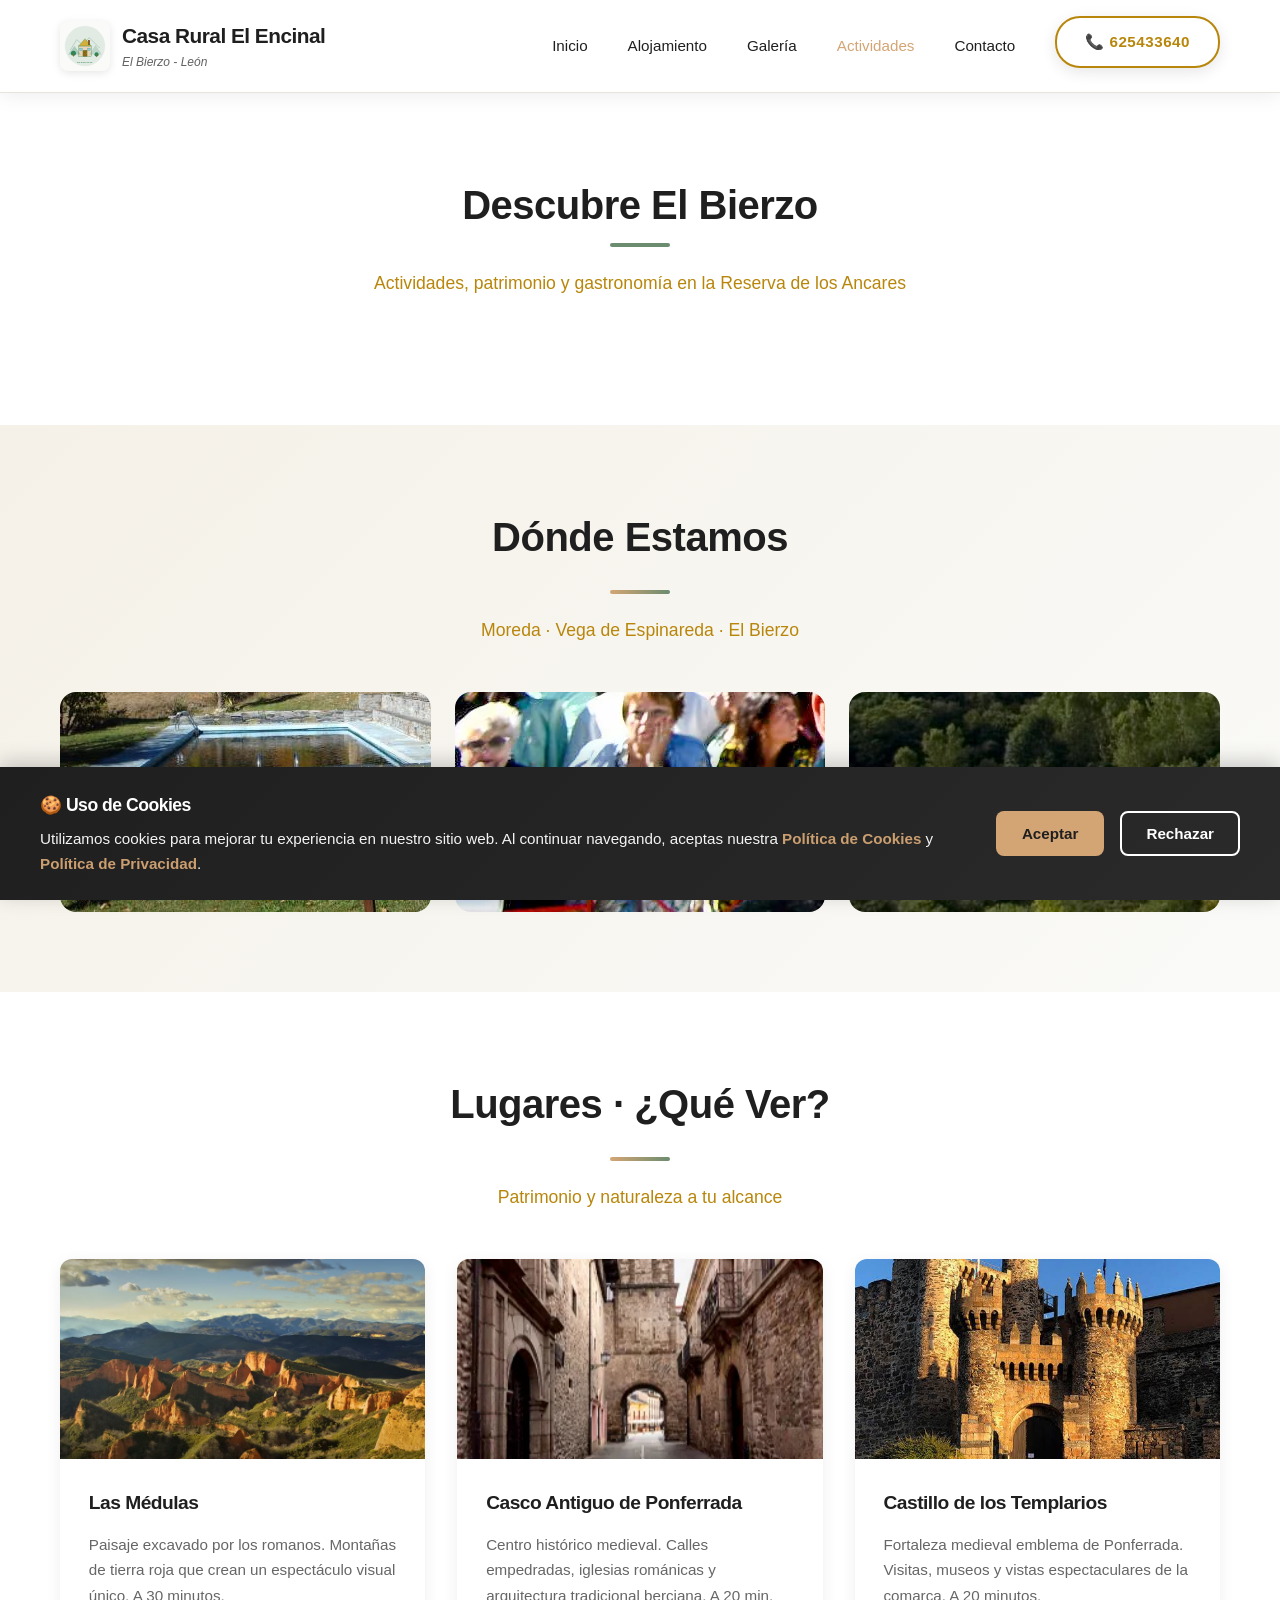
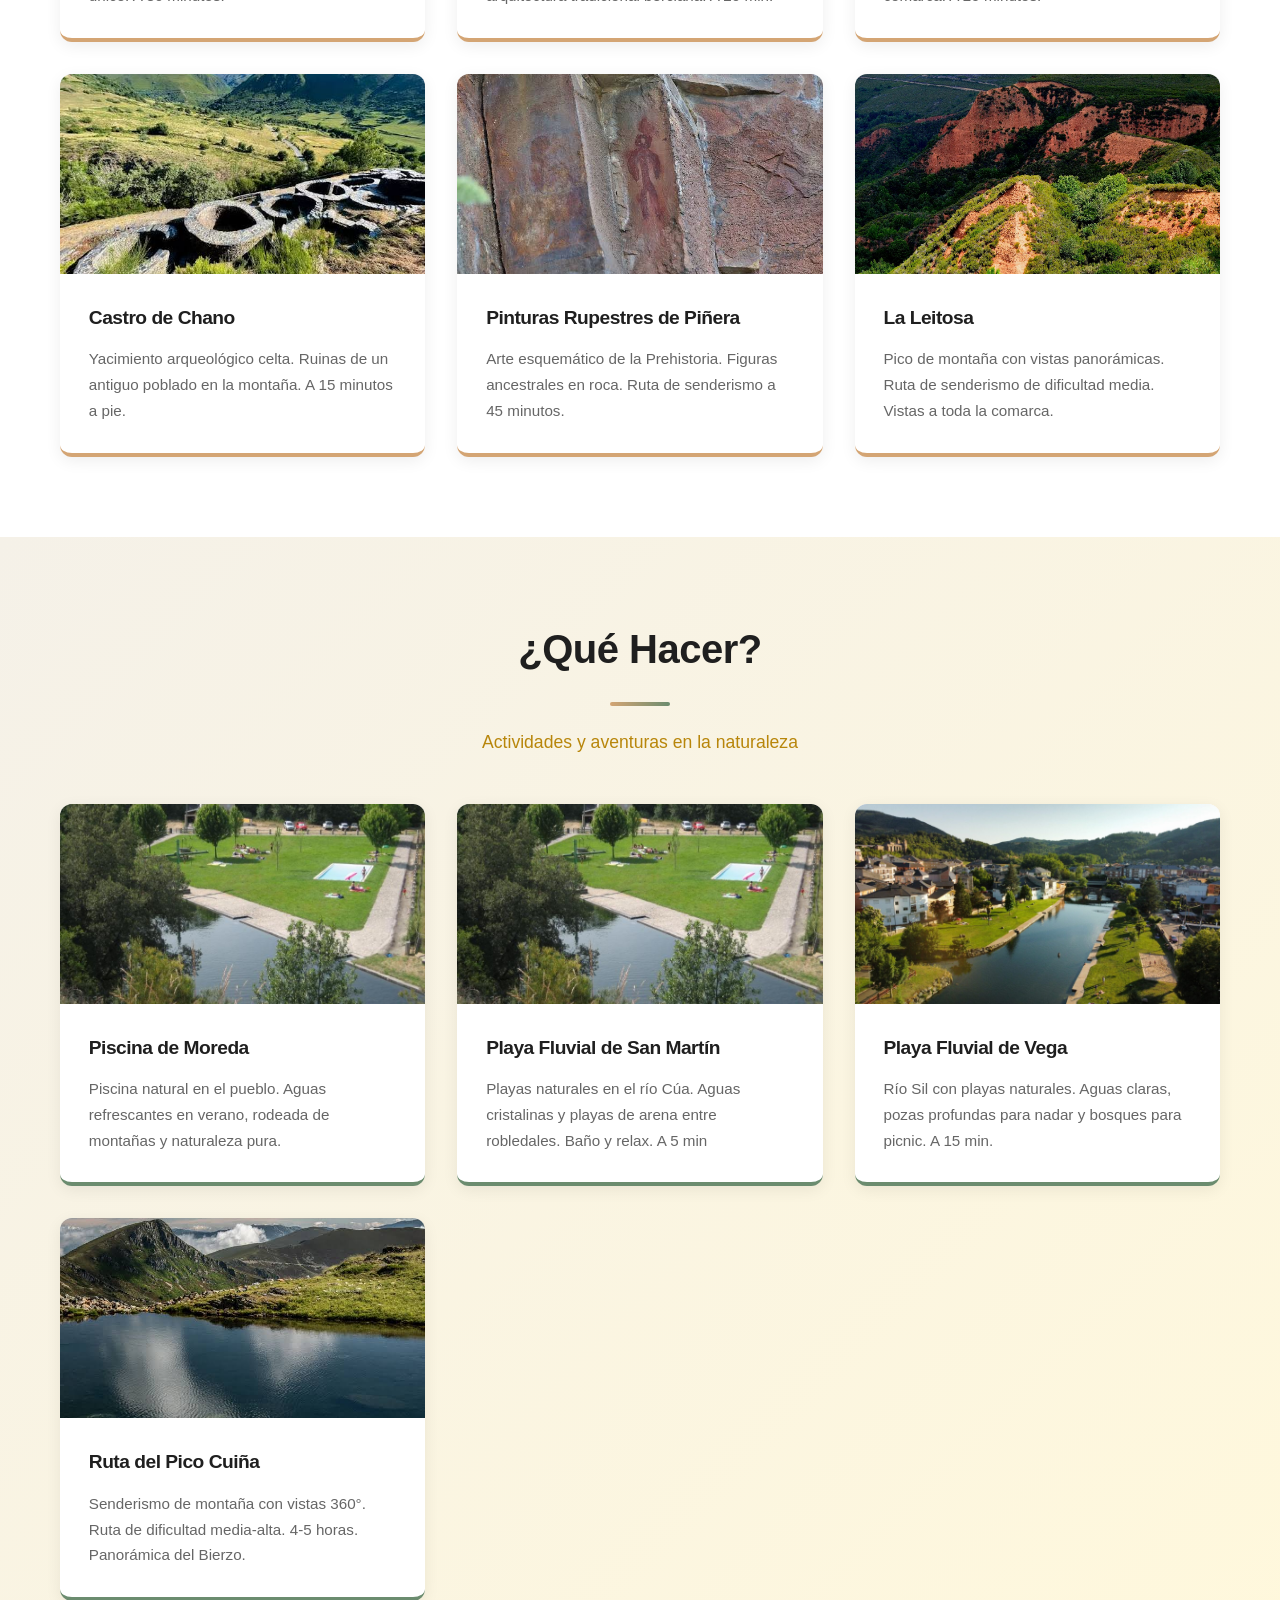
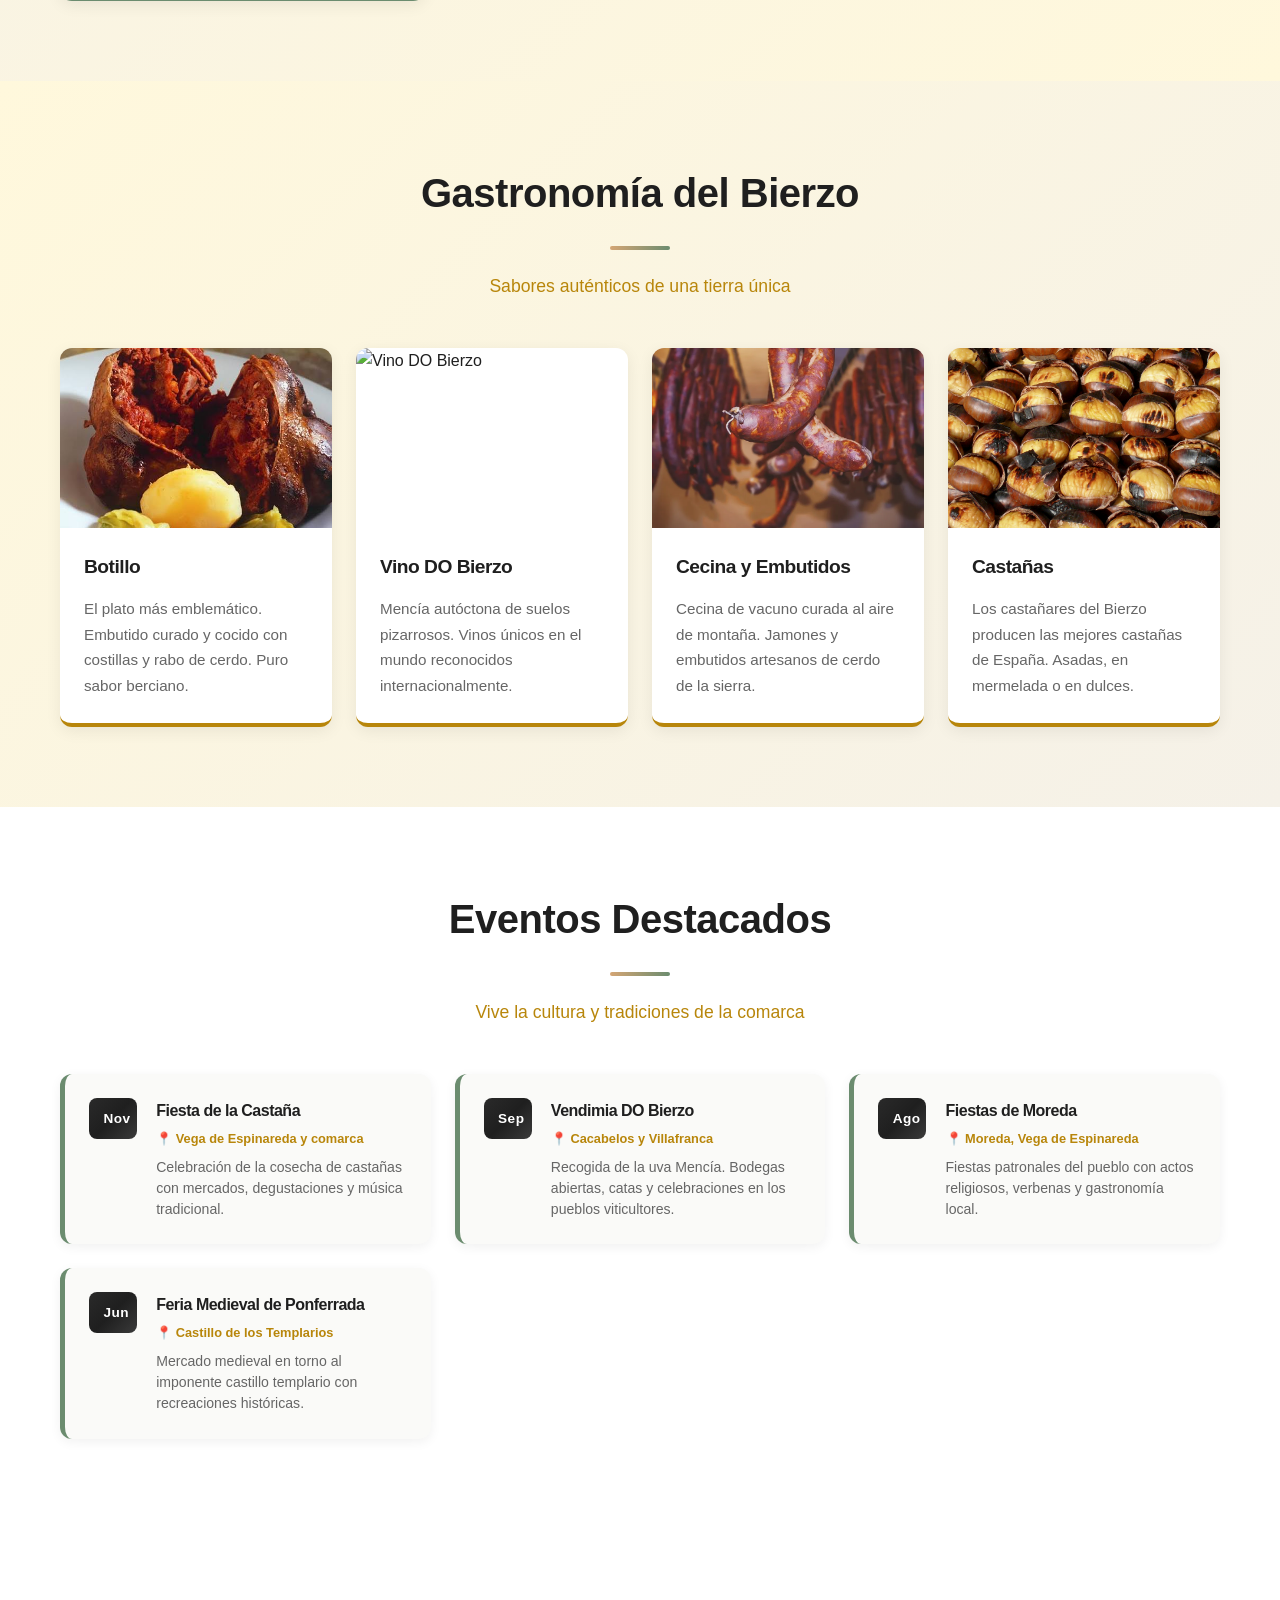
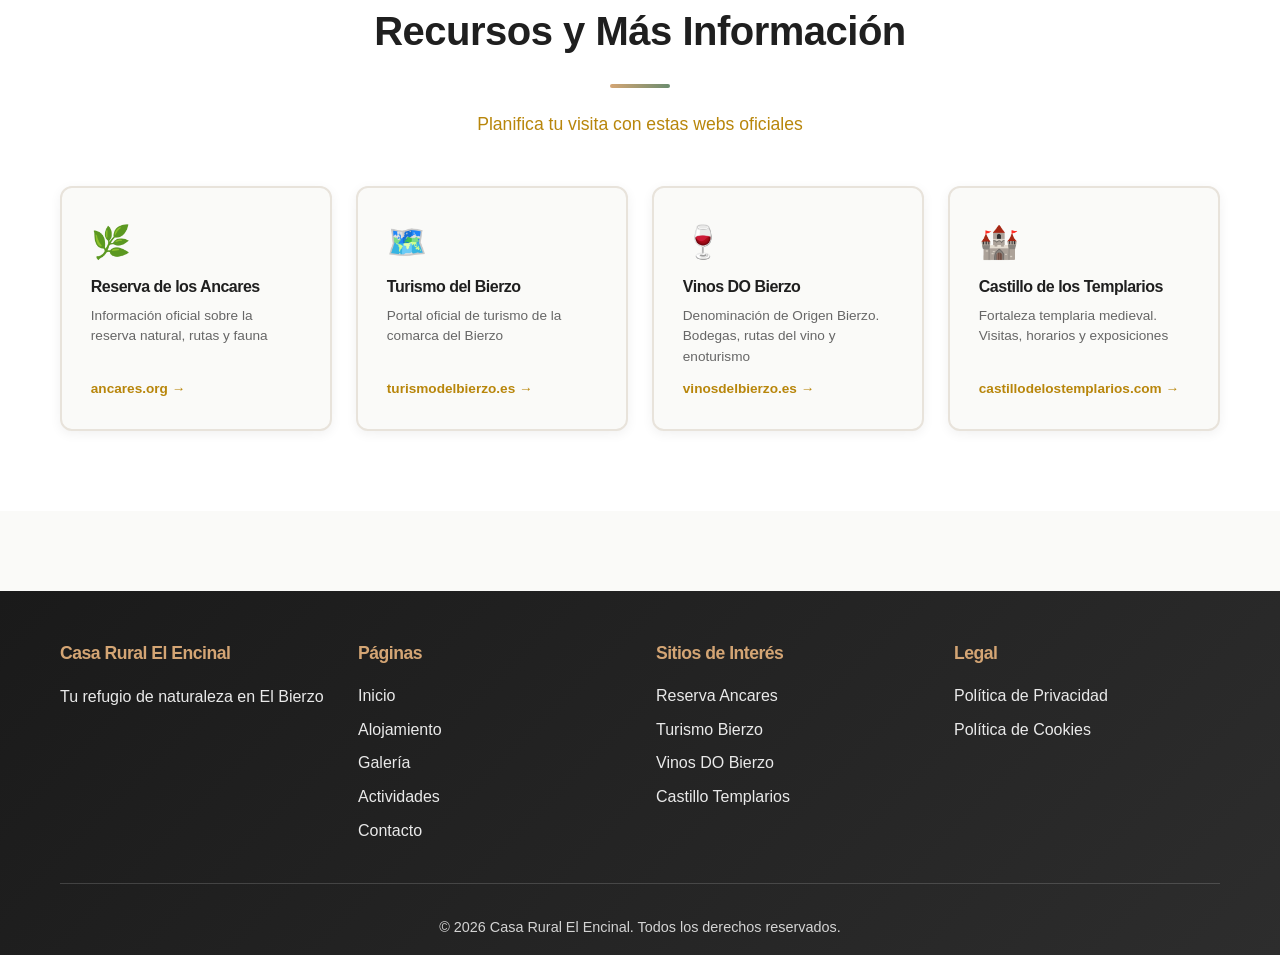
==== commit a0325479: "Rediseño completo de actividades.html con imágenes en tarjetas - Reestructurado en 4 secciones princ" ====
--- a/actividades.html
+++ b/actividades.html
@@ -56,40 +56,127 @@
     <!-- Sección Actividades y Patrimonio -->
     <section class="actividades">
         <div class="container">
-            <h1 class="section-title">Actividades y Patrimonio</h1>
-            <p class="section-subtitle">Descubre El Bierzo y la Reserva de los Ancares</p>
-
-            <!-- Actividades en tarjetas visuales -->
-            <div class="actividades-grid">
-                <div class="actividad-card">
-                    <div class="actividad-icon">🥾</div>
-                    <h3>Senderismo</h3>
-                    <p>Rutas para todos los niveles desde el Pico Miravalles hasta la laguna de Arcos.</p>
-                </div>
-                <div class="actividad-card">
-                    <div class="actividad-icon">🏛️</div>
-                    <h3>Patrimonio</h3>
-                    <p>Pueblos medievales, iglesias románicas y arquitectura tradicional berciana.</p>
-                </div>
-                <div class="actividad-card">
-                    <div class="actividad-icon">🌲</div>
-                    <h3>Naturaleza</h3>
-                    <p>Osos pardos, ciervos y águilas reales entre castañares, robledales y hayedos únicos.</p>
-                </div>
-                <div class="actividad-card">
-                    <div class="actividad-icon">📸</div>
-                    <h3>Fotografía</h3>
-                    <p>Atardeceres en las montañas, pueblos con encanto y paisajes en todas las estaciones.</p>
-                </div>
-                <div class="actividad-card">
-                    <div class="actividad-icon">🚴</div>
-                    <h3>Cicloturismo</h3>
-                    <p>Rutas en bici por valles tranquilos o ascensos desafiantes con vistas espectaculares.</p>
-                </div>
-                <div class="actividad-card">
-                    <div class="actividad-icon">🏊</div>
-                    <h3>Ríos y Pozas</h3>
-                    <p>Baños en pozas naturales de aguas cristalinas rodeadas de bosque en verano.</p>
+            <h1 class="section-title">Descubre El Bierzo</h1>
+            <p class="section-subtitle">Actividades, patrimonio y gastronomía en la Reserva de los Ancares</p>
+        </div>
+    </section>
+
+    <!-- 1. DONDE ESTAMOS -->
+    <section class="zona-section">
+        <div class="container">
+            <h2 class="section-title">Dónde Estamos</h2>
+            <p class="section-subtitle">Moreda · Vega de Espinareda · El Bierzo</p>
+            <div class="zona-grid">
+                <div class="zona-card zona-moreda">
+                    <img src="assets/images/Moreda-1.jpg" alt="Moreda" loading="lazy" decoding="async">
+                    <div class="zona-overlay">
+                        <h3>Moreda</h3>
+                        <p>Pueblo de montaña en la comarca del Bierzo. Arquitectura rural de piedra, naturaleza virgen y vida auténtica.</p>
+                    </div>
+                </div>
+                <div class="zona-card zona-vega">
+                    <img src="assets/images/ElBierzo.webp" alt="El Bierzo" loading="lazy" decoding="async">
+                    <div class="zona-overlay">
+                        <h3>El Bierzo</h3>
+                        <p>Comarca histórica entre montañas. Vinos DO, patrimonio medieval, castillos y pueblos con encanto.</p>
+                    </div>
+                </div>
+                <div class="zona-card zona-ancares">
+                    <img src="assets/images/Ancares.jpg" alt="Reserva de los Ancares" loading="lazy" decoding="async">
+                    <div class="zona-overlay">
+                        <h3>Reserva de los Ancares</h3>
+                        <p>Espacio natural protegido. Osos pardos, urogallos, bosques antiguos y ecosistemas únicos en Europa.</p>
+                    </div>
+                </div>
+            </div>
+        </div>
+    </section>
+
+    <!-- 2. LUGARES / ¿QUE VER? -->
+    <section class="lugares-section">
+        <div class="container">
+            <h2 class="section-title">Lugares · ¿Qué Ver?</h2>
+            <p class="section-subtitle">Patrimonio y naturaleza a tu alcance</p>
+            <div class="lugares-grid">
+                <div class="lugar-card">
+                    <img src="assets/images/medulas-leon-980261-pxhere.avif" alt="Las Médulas" loading="lazy" decoding="async">
+                    <div class="lugar-content">
+                        <h3>Las Médulas</h3>
+                        <p>Paisaje excavado por los romanos. Montañas de tierra roja que crean un espectáculo visual único. A 30 minutos.</p>
+                    </div>
+                </div>
+                <div class="lugar-card">
+                    <img src="assets/images/casco-antiguo-ponferrada.webp" alt="Casco Antiguo de Ponferrada" loading="lazy" decoding="async">
+                    <div class="lugar-content">
+                        <h3>Casco Antiguo de Ponferrada</h3>
+                        <p>Centro histórico medieval. Calles empedradas, iglesias románicas y arquitectura tradicional berciana. A 20 min.</p>
+                    </div>
+                </div>
+                <div class="lugar-card">
+                    <img src="assets/images/castillo-templarios.jpeg" alt="Castillo de los Templarios" loading="lazy" decoding="async">
+                    <div class="lugar-content">
+                        <h3>Castillo de los Templarios</h3>
+                        <p>Fortaleza medieval emblema de Ponferrada. Visitas, museos y vistas espectaculares de la comarca. A 20 minutos.</p>
+                    </div>
+                </div>
+                <div class="lugar-card">
+                    <img src="assets/images/castro-de-chano.jpeg" alt="Castro de Chano" loading="lazy" decoding="async">
+                    <div class="lugar-content">
+                        <h3>Castro de Chano</h3>
+                        <p>Yacimiento arqueológico celta. Ruinas de un antiguo poblado en la montaña. A 15 minutos a pie.</p>
+                    </div>
+                </div>
+                <div class="lugar-card">
+                    <img src="assets/images/pinturas-rupestres-sesamo.jpeg" alt="Pinturas Rupestres de Piñera" loading="lazy" decoding="async">
+                    <div class="lugar-content">
+                        <h3>Pinturas Rupestres de Piñera</h3>
+                        <p>Arte esquemático de la Prehistoria. Figuras ancestrales en roca. Ruta de senderismo a 45 minutos.</p>
+                    </div>
+                </div>
+                <div class="lugar-card">
+                    <img src="assets/images/DSC_LEITOSA.jpeg" alt="La Leitosa" loading="lazy" decoding="async">
+                    <div class="lugar-content">
+                        <h3>La Leitosa</h3>
+                        <p>Pico de montaña con vistas panorámicas. Ruta de senderismo de dificultad media. Vistas a toda la comarca.</p>
+                    </div>
+                </div>
+            </div>
+        </div>
+    </section>
+
+    <!-- 3. ¿QUE HACER? / ACTIVIDADES -->
+    <section class="actividades-hacer">
+        <div class="container">
+            <h2 class="section-title">¿Qué Hacer?</h2>
+            <p class="section-subtitle">Actividades y aventuras en la naturaleza</p>
+            <div class="hacer-grid">
+                <div class="hacer-card">
+                    <img src="assets/images/playa-san-martin-de-moreda.jpeg" alt="Piscina de Moreda" loading="lazy" decoding="async">
+                    <div class="hacer-content">
+                        <h3>Piscina de Moreda</h3>
+                        <p>Piscina natural en el pueblo. Aguas refrescantes en verano, rodeada de montañas y naturaleza pura.</p>
+                    </div>
+                </div>
+                <div class="hacer-card">
+                    <img src="assets/images/playa-san-martin-de-moreda.jpeg" alt="Playa Fluvial de San Martín" loading="lazy" decoding="async">
+                    <div class="hacer-content">
+                        <h3>Playa Fluvial de San Martín</h3>
+                        <p>Playas naturales en el río Cúa. Aguas cristalinas y playas de arena entre robledales. Baño y relax. A 5 min</p>
+                    </div>
+                </div>
+                <div class="hacer-card">
+                    <img src="assets/images/playa-vega-de-espinareda.jpeg" alt="Playa Fluvial de Vega" loading="lazy" decoding="async">
+                    <div class="hacer-content">
+                        <h3>Playa Fluvial de Vega</h3>
+                        <p>Río Sil con playas naturales. Aguas claras, pozas profundas para nadar y bosques para picnic. A 15 min.</p>
+                    </div>
+                </div>
+                <div class="hacer-card">
+                    <img src="assets/images/pico-cuina.jpeg" alt="Ruta del Pico Cuiña" loading="lazy" decoding="async">
+                    <div class="hacer-content">
+                        <h3>Ruta del Pico Cuiña</h3>
+                        <p>Senderismo de montaña con vistas 360°. Ruta de dificultad media-alta. 4-5 horas. Panorámica del Bierzo.</p>
+                    </div>
                 </div>
             </div>
         </div>
@@ -102,34 +189,24 @@
             <p class="section-subtitle">Sabores auténticos de una tierra única</p>
             <div class="gastro-grid">
                 <div class="gastro-item">
-                    <div class="gastro-emoji">🫕</div>
+                    <img src="assets/images/botillo-del-bierzo.jpeg" alt="Botillo" loading="lazy" decoding="async">
                     <h3>Botillo</h3>
                     <p>El plato más emblemático. Embutido curado y cocido con costillas y rabo de cerdo. Puro sabor berciano.</p>
                 </div>
                 <div class="gastro-item">
-                    <div class="gastro-emoji">🍷</div>
+                    <img src="assets/images/bodegas-y-vinedos-raul-perez-4.jpg" alt="Vino DO Bierzo" loading="lazy" decoding="async">
                     <h3>Vino DO Bierzo</h3>
                     <p>Mencía autóctona de suelos pizarrosos. Vinos únicos en el mundo reconocidos internacionalmente.</p>
                 </div>
                 <div class="gastro-item">
-                    <div class="gastro-emoji">🥩</div>
+                    <img src="assets/images/embutido-bierzo.webp" alt="Cecina y Embutidos" loading="lazy" decoding="async">
                     <h3>Cecina y Embutidos</h3>
                     <p>Cecina de vacuno curada al aire de montaña. Jamones y embutidos artesanos de cerdo de la sierra.</p>
                 </div>
                 <div class="gastro-item">
-                    <div class="gastro-emoji">🌰</div>
+                    <img src="assets/images/siete-castanas.jpg" alt="Castañas" loading="lazy" decoding="async">
                     <h3>Castañas</h3>
                     <p>Los castañares del Bierzo producen las mejores castañas de España. Asadas, en mermelada o en dulces.</p>
-                </div>
-                <div class="gastro-item">
-                    <div class="gastro-emoji">🐟</div>
-                    <h3>Truchas del Sil</h3>
-                    <p>Pescadas en los ríos limpios de la montaña. A la plancha con jamón, una receta tradicional imprescindible.</p>
-                </div>
-                <div class="gastro-item">
-                    <div class="gastro-emoji">🫒</div>
-                    <h3>Pimientos Asados</h3>
-                    <p>Pimientos de piquillo asados al fuego de leña. Acompañamiento estrella de cualquier mesa berciana.</p>
                 </div>
             </div>
         </div>
@@ -171,34 +248,6 @@
                         <h3>Feria Medieval de Ponferrada</h3>
                         <p class="evento-lugar">📍 Castillo de los Templarios</p>
                         <p>Mercado medieval en torno al imponente castillo templario con recreaciones históricas.</p>
-                    </div>
-                </div>
-            </div>
-        </div>
-    </section>
-
-    <!-- Zona y municipio -->
-    <section class="zona-section">
-        <div class="container">
-            <h2 class="section-title">Dónde Estamos</h2>
-            <p class="section-subtitle">Moreda · Municipio de Vega de Espinareda · El Bierzo</p>
-            <div class="zona-grid">
-                <div class="zona-card zona-moreda">
-                    <div class="zona-overlay">
-                        <h3>Moreda</h3>
-                        <p>Pueblo tranquilo en plena montaña berciana. Arquitectura de piedra, naturaleza virgen y vida rural auténtica.</p>
-                    </div>
-                </div>
-                <div class="zona-card zona-vega">
-                    <div class="zona-overlay">
-                        <h3>Vega de Espinareda</h3>
-                        <p>Capital del municipio. Servicios, comercios y punto de acceso a la Reserva de los Ancares.</p>
-                    </div>
-                </div>
-                <div class="zona-card zona-ancares">
-                    <div class="zona-overlay">
-                        <h3>Reserva de los Ancares</h3>
-                        <p>Espacio natural protegido con ecosistemas únicos. Hábitat del oso pardo cantábrico y la urogallo.</p>
                     </div>
                 </div>
             </div>
@@ -229,11 +278,11 @@
                     <p>Denominación de Origen Bierzo. Bodegas, rutas del vino y enoturismo</p>
                     <span class="enlace-url">vinosdelbierzo.es →</span>
                 </a>
-                <a href="https://www.castillodeponferrada.com" target="_blank" rel="noopener" class="enlace-card">
+                <a href="https://castillodelostemplarios.com/" target="_blank" rel="noopener" class="enlace-card">
                     <div class="enlace-icon">🏰</div>
-                    <h3>Castillo de Ponferrada</h3>
+                    <h3>Castillo de los Templarios</h3>
                     <p>Fortaleza templaria medieval. Visitas, horarios y exposiciones</p>
-                    <span class="enlace-url">castillodeponferrada.com →</span>
+                    <span class="enlace-url">castillodelostemplarios.com →</span>
                 </a>
             </div>
         </div>
@@ -242,6 +291,7 @@
     <div id="footer-placeholder"></div>
 <script src="src/js/theme-manager.js"></script>
     <script src="src/js/components.js"></script>
+<script src="src/js/cookies-banner.js"></script>
 <script src="src/js/main.js"></script>
 </body>
 </html>
--- a/src/css/styles.css
+++ b/src/css/styles.css
@@ -834,6 +834,118 @@
     font-weight: 700;
 }
 
+/* ==================== LUGARES - ¿QUE VER? ==================== */
+.lugares-section {
+    background: var(--white);
+    padding: 5rem 0;
+}
+
+.lugares-grid {
+    display: grid;
+    grid-template-columns: repeat(auto-fit, minmax(280px, 1fr));
+    gap: 2rem;
+    margin-top: 2.5rem;
+}
+
+.lugar-card {
+    background: var(--white);
+    border-radius: 12px;
+    box-shadow: 0 4px 16px rgba(0,0,0,0.07);
+    overflow: hidden;
+    border-bottom: 4px solid var(--accent-color);
+    transition: all 0.3s ease;
+    display: flex;
+    flex-direction: column;
+}
+
+.lugar-card:hover {
+    transform: translateY(-8px);
+    box-shadow: 0 8px 24px rgba(0,0,0,0.12);
+}
+
+.lugar-card img {
+    width: 100%;
+    height: 200px;
+    object-fit: cover;
+    display: block;
+}
+
+.lugar-content {
+    padding: 1.8rem;
+    flex: 1;
+    display: flex;
+    flex-direction: column;
+}
+
+.lugar-card h3 {
+    color: var(--primary-color);
+    font-size: 1.2rem;
+    font-weight: 700;
+    margin-bottom: 0.8rem;
+}
+
+.lugar-card p {
+    color: #666;
+    font-size: 0.95rem;
+    line-height: 1.7;
+}
+
+/* ==================== ¿QUE HACER? / ACTIVIDADES ==================== */
+.actividades-hacer {
+    background: linear-gradient(135deg, #F5F1E8, #FFF8DC);
+    padding: 5rem 0;
+}
+
+.hacer-grid {
+    display: grid;
+    grid-template-columns: repeat(auto-fit, minmax(280px, 1fr));
+    gap: 2rem;
+    margin-top: 2.5rem;
+}
+
+.hacer-card {
+    background: var(--white);
+    border-radius: 12px;
+    box-shadow: 0 4px 16px rgba(0,0,0,0.07);
+    overflow: hidden;
+    border-bottom: 4px solid var(--tertiary-color);
+    transition: all 0.3s ease;
+    display: flex;
+    flex-direction: column;
+}
+
+.hacer-card:hover {
+    transform: translateY(-8px);
+    box-shadow: 0 8px 24px rgba(0,0,0,0.12);
+}
+
+.hacer-card img {
+    width: 100%;
+    height: 200px;
+    object-fit: cover;
+    display: block;
+}
+
+.hacer-content {
+    padding: 1.8rem;
+    flex: 1;
+    display: flex;
+    flex-direction: column;
+}
+
+.hacer-card h3 {
+    color: var(--primary-color);
+    font-size: 1.2rem;
+    font-weight: 700;
+    margin-bottom: 0.8rem;
+}
+
+.hacer-card p {
+    color: #666;
+    font-size: 0.95rem;
+    line-height: 1.7;
+}
+
 /* ==================== GASTRONOMÍA ==================== */
 .gastronomia-section {
     background: linear-gradient(135deg, #FFF8DC, #F5F1E8);
@@ -850,13 +962,29 @@
 .gastro-item {
     background: var(--white);
     border-radius: 12px;
-    padding: 1.8rem;
     box-shadow: 0 4px 16px rgba(0,0,0,0.07);
     border-bottom: 4px solid var(--secondary-color);
     transition: transform 0.3s ease;
-}
-
-.gastro-item:hover { transform: translateY(-5px); }
+    overflow: hidden;
+    display: flex;
+    flex-direction: column;
+}
+
+.gastro-item:hover { 
+    transform: translateY(-8px);
+    box-shadow: 0 8px 24px rgba(0,0,0,0.12);
+}
+
+.gastro-item img {
+    width: 100%;
+    height: 180px;
+    object-fit: cover;
+    display: block;
+}
+
+.gastro-content {
+    padding: 1.5rem;
+}
 
 .gastro-emoji {
     font-size: 2.8rem;
@@ -865,15 +993,17 @@
 
 .gastro-item h3 {
     color: var(--primary-color);
-    font-size: 1.1rem;
-    font-weight: 700;
-    margin-bottom: 0.5rem;
+    font-size: 1.2rem;
+    font-weight: 700;
+    margin-bottom: 0.8rem;
+    padding: 1.5rem 1.5rem 0 1.5rem;
 }
 
 .gastro-item p {
     color: #666;
-    font-size: 0.9rem;
-    line-height: 1.6;
+    font-size: 0.95rem;
+    line-height: 1.7;
+    padding: 0 1.5rem 1.5rem 1.5rem;
 }
 
 /* ==================== EVENTOS ==================== */
@@ -1340,7 +1470,7 @@
     }
 
     .hero {
-        height: 400px;
+        height: 500px;
         margin-top: -3rem;
     }
 
@@ -1350,7 +1480,7 @@
     }
 
     .hero-content p {
-        font-size: 1rem;
+        display: none;
     }
 
     .hero-location {
@@ -1394,6 +1524,16 @@
     .actividades-grid {
         grid-template-columns: 1fr;
     }
+
+    /* Modal en tablet */
+    .modal-content {
+        max-width: 95vw;
+        max-height: 92vh;
+    }
+
+    .modal-content img {
+        max-height: 90vh;
+    }
 }
 
 @media (max-width: 480px) {
@@ -1419,7 +1559,7 @@
     }
 
     .hero {
-        height: 300px;
+        height: 380px;
         margin-top: -2rem;
     }
 
@@ -1429,7 +1569,23 @@
     }
 
     .hero-content p {
-        font-size: 0.9rem;
+        display: none;
+    }
+
+    /* Modal en móvil pequeño */
+    .modal-content {
+        max-width: 98vw;
+        max-height: 95vh;
+    }
+
+    .modal-content img {
+        max-height: 94vh;
+    }
+
+    .modal-nav {
+        width: 48px;
+        height: 48px;
+        font-size: 2rem;
     }
 
     .hero-location {
@@ -2222,3 +2378,235 @@
         font-size: 0.85rem;
     }
 }
+
+/* ==================== BANNER DE COOKIES ==================== */
+.cookies-banner {
+    position: fixed;
+    bottom: 0;
+    left: 0;
+    right: 0;
+    background: linear-gradient(135deg, var(--primary-color), #2a2a2a);
+    color: var(--white);
+    padding: 1.5rem;
+    box-shadow: 0 -5px 20px rgba(0, 0, 0, 0.2);
+    z-index: 999;
+    transform: translateY(150%);
+    transition: transform 0.3s ease;
+    backdrop-filter: blur(10px);
+}
+
+.cookies-banner.show {
+    transform: translateY(0);
+}
+
+.cookies-banner.hidden {
+    transform: translateY(150%);
+}
+
+.cookies-content {
+    display: flex;
+    justify-content: space-between;
+    align-items: center;
+    gap: 2rem;
+    max-width: 1200px;
+    margin: 0 auto;
+}
+
+.cookies-text {
+    flex: 1;
+}
+
+.cookies-text h4 {
+    margin-bottom: 0.5rem;
+    font-size: 1.1rem;
+    font-weight: 700;
+}
+
+.cookies-text p {
+    font-size: 0.95rem;
+    opacity: 0.95;
+    line-height: 1.6;
+}
+
+.cookies-text a {
+    color: var(--accent-color);
+    text-decoration: none;
+    font-weight: 600;
+    transition: all 0.3s ease;
+}
+
+.cookies-text a:hover {
+    text-decoration: underline;
+    color: var(--white);
+}
+
+.cookies-buttons {
+    display: flex;
+    gap: 1rem;
+    white-space: nowrap;
+}
+
+.cookies-btn {
+    padding: 0.75rem 1.5rem;
+    border-radius: 8px;
+    font-weight: 700;
+    border: 2px solid transparent;
+    cursor: pointer;
+    transition: all 0.3s ease;
+    font-size: 0.95rem;
+}
+
+.cookies-btn-accept {
+    background: var(--accent-color);
+    color: var(--primary-color);
+}
+
+.cookies-btn-accept:hover {
+    background: var(--white);
+    transform: scale(1.05);
+}
+
+.cookies-btn-reject {
+    background: transparent;
+    color: var(--white);
+    border-color: var(--white);
+}
+
+.cookies-btn-reject:hover {
+    background: rgba(255, 255, 255, 0.1);
+    border-color: var(--accent-color);
+    color: var(--accent-color);
+}
+
+/* Media queries para Lugares y Actividades */
+@media (max-width: 768px) {
+    .lugares-grid,
+    .hacer-grid {
+        grid-template-columns: repeat(auto-fit, minmax(200px, 1fr));
+        gap: 1.5rem;
+    }
+
+    .lugar-card,
+    .hacer-card {
+        border-radius: 10px;
+    }
+
+    .lugar-card img,
+    .hacer-card img {
+        height: 160px;
+    }
+
+    .lugar-content,
+    .hacer-content {
+        padding: 1.2rem;
+    }
+
+    .lugar-card h3,
+    .hacer-card h3 {
+        font-size: 1.05rem;
+    }
+
+    .lugar-card p,
+    .hacer-card p {
+        font-size: 0.9rem;
+    }
+
+    .zona-grid {
+        grid-template-columns: repeat(2, 1fr);
+    }
+
+    .gastro-item img {
+        height: 150px;
+    }
+
+    .gastro-item h3 {
+        font-size: 1.1rem;
+        padding: 1.2rem 1.2rem 0 1.2rem;
+    }
+
+    .gastro-item p {
+        font-size: 0.9rem;
+        padding: 0 1.2rem 1.2rem 1.2rem;
+    }
+}
+
+@media (max-width: 480px) {
+    .lugares-grid,
+    .hacer-grid {
+        grid-template-columns: 1fr;
+        gap: 1rem;
+    }
+
+    .lugar-card,
+    .hacer-card {
+        border-radius: 8px;
+    }
+
+    .lugar-card img,
+    .hacer-card img {
+        height: 140px;
+    }
+
+    .lugar-content,
+    .hacer-content {
+        padding: 1rem;
+    }
+
+    .lugar-card h3,
+    .hacer-card h3 {
+        font-size: 1rem;
+    }
+
+    .lugar-card p,
+    .hacer-card p {
+        font-size: 0.85rem;
+    }
+
+    .zona-grid {
+        grid-template-columns: 1fr;
+    }
+
+    .gastro-item img {
+        height: 130px;
+    }
+
+    .gastro-item h3 {
+        font-size: 1rem;
+        padding: 1rem 1rem 0 1rem;
+    }
+
+    .gastro-item p {
+        font-size: 0.8rem;
+        padding: 0 1rem 1rem 1rem;
+    }
+}
+
+/* Responsive para móvil */
+@media (max-width: 768px) {
+    .cookies-content {
+        flex-direction: column;
+        gap: 1.5rem;
+        align-items: flex-start;
+    }
+
+    .cookies-text {
+        width: 100%;
+    }
+
+    .cookies-buttons {
+        width: 100%;
+        flex-direction: column;
+    }
+
+    .cookies-btn {
+        width: 100%;
+    }
+
+    .cookies-text h4 {
+        font-size: 1rem;
+    }
+
+    .cookies-text p {
+        font-size: 0.9rem;
+    }
+}
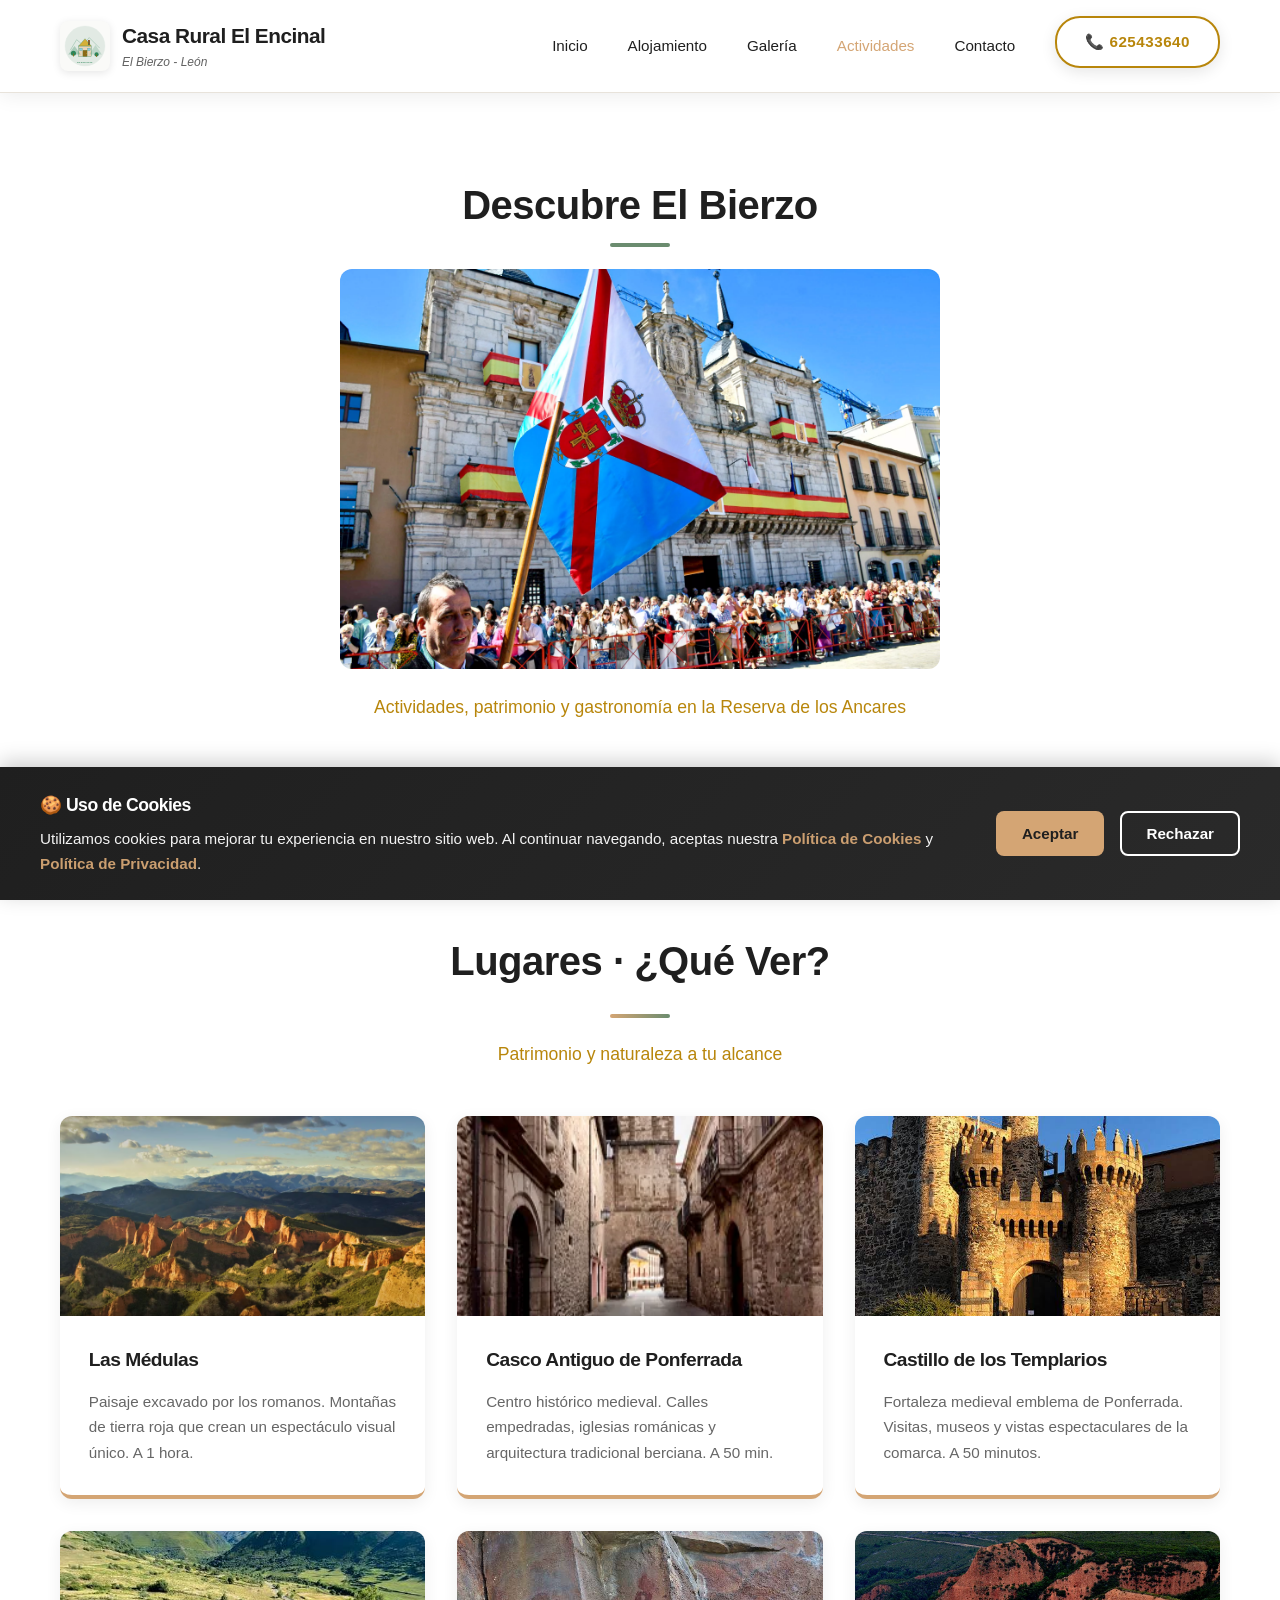
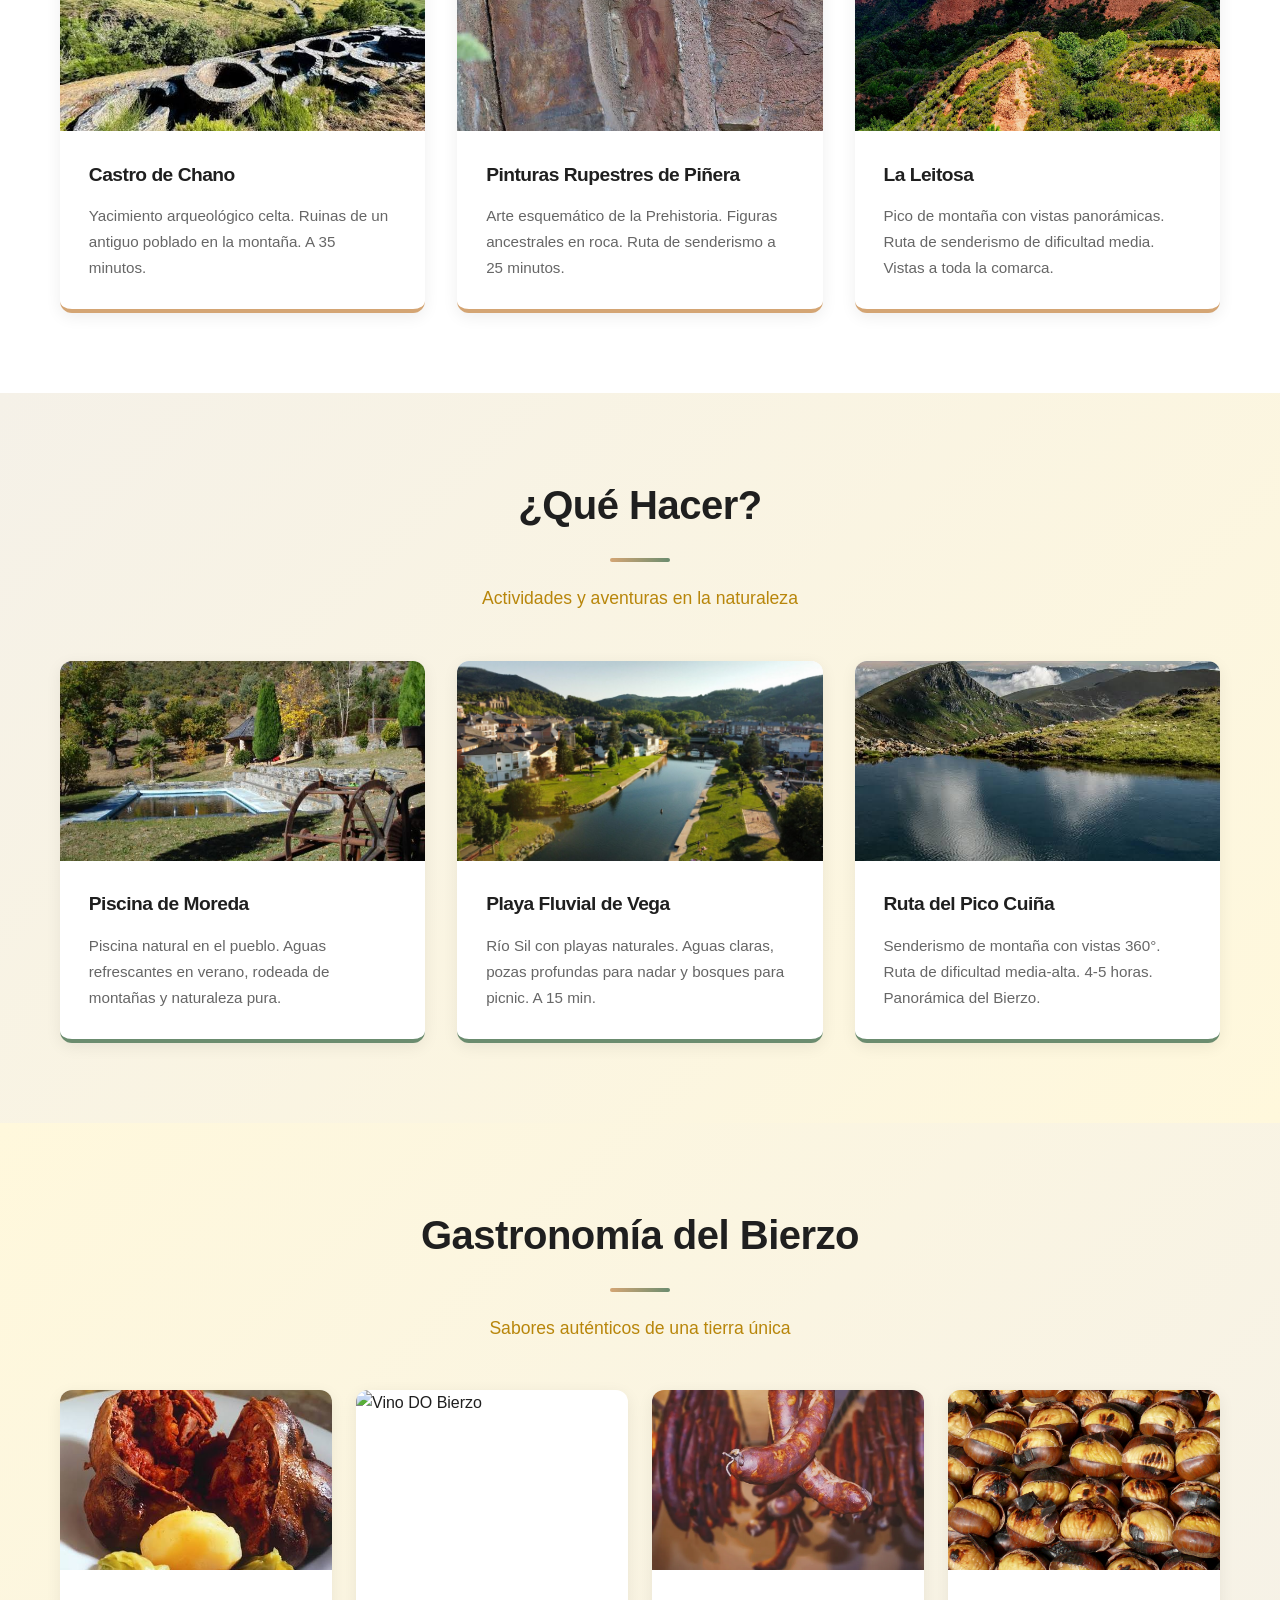
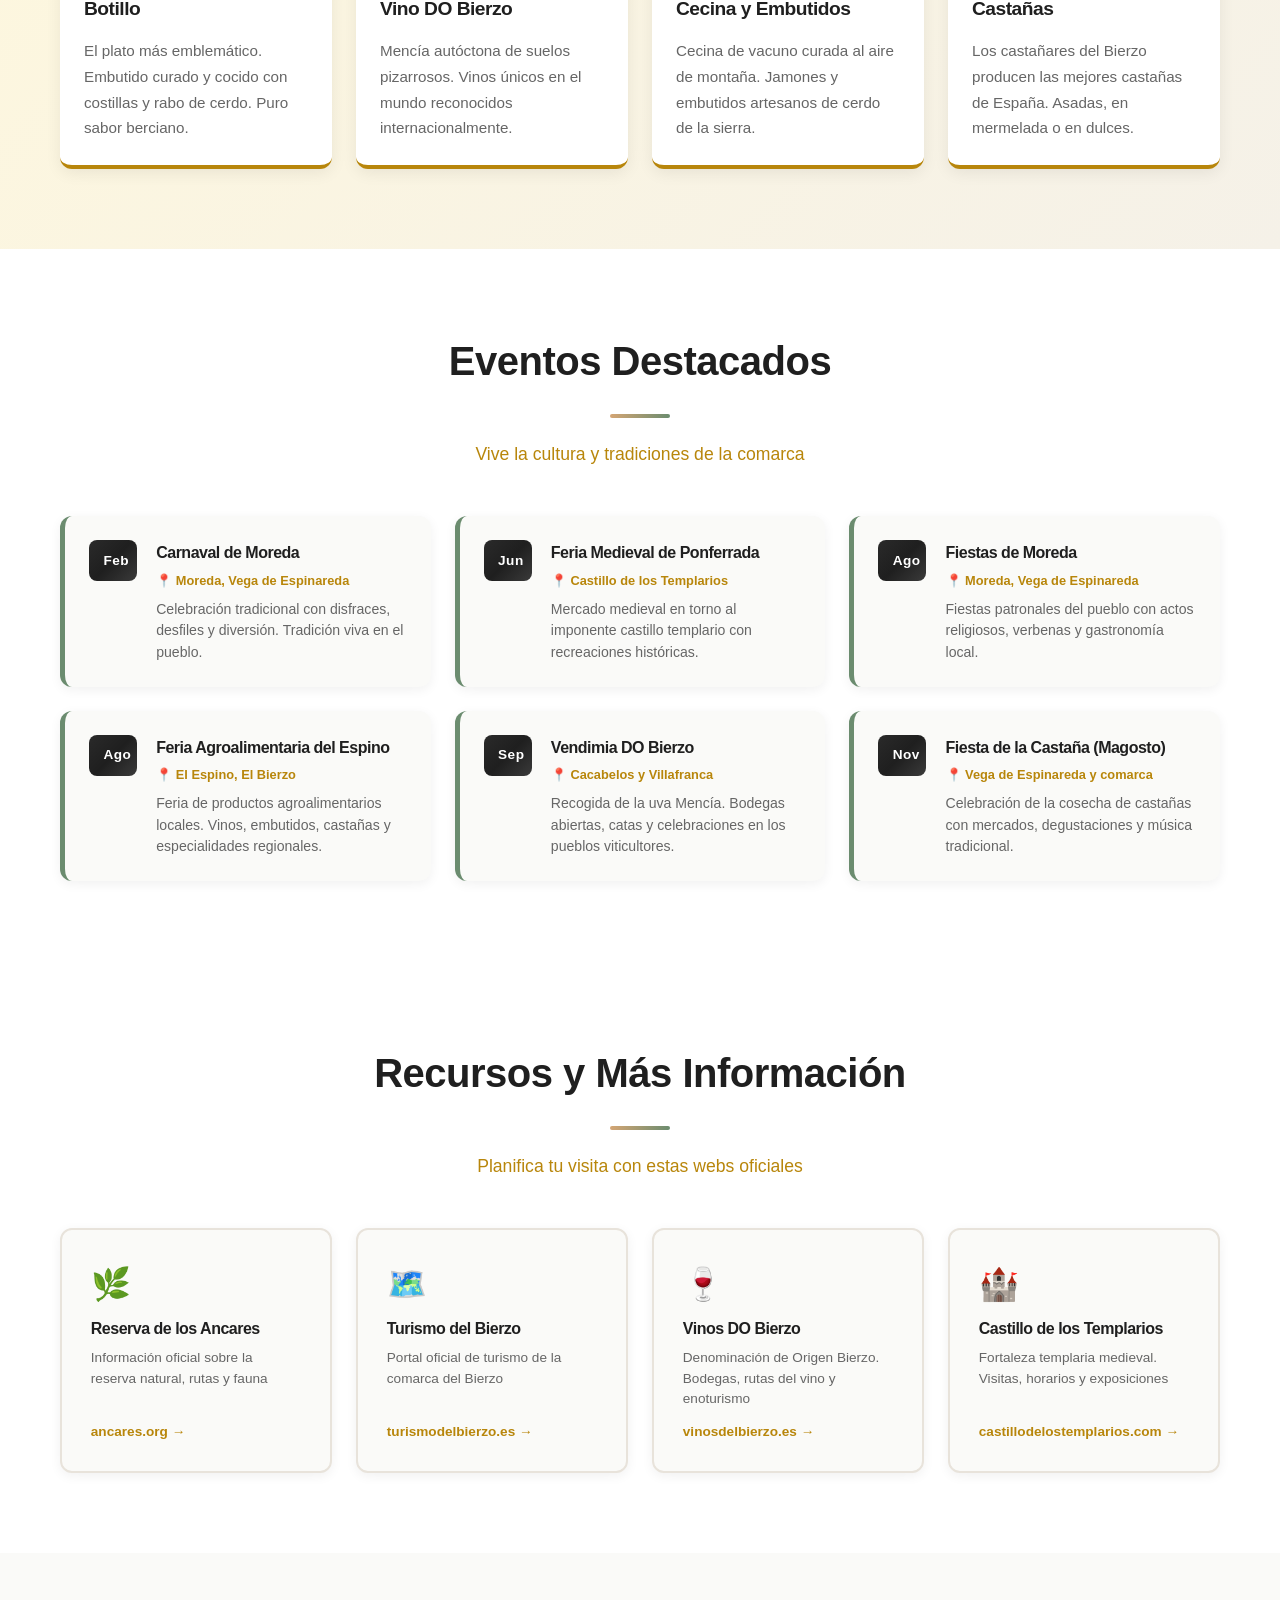
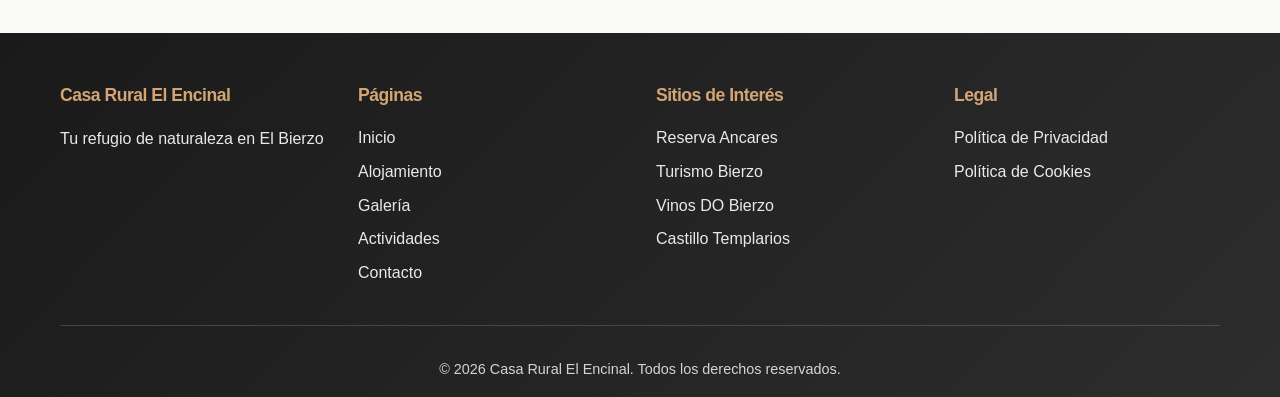
==== commit 088ebba2: "Añadidos nuevos eventos a actividades.html - Carnaval de Moreda (Febrero) - Feria Agroalimentaria de" ====
--- a/actividades.html
+++ b/actividades.html
@@ -57,38 +57,8 @@
     <section class="actividades">
         <div class="container">
             <h1 class="section-title">Descubre El Bierzo</h1>
+            <img src="assets/images/ElBierzo.webp" alt="El Bierzo" loading="lazy" decoding="async" style="width: 100%; max-width: 600px; height: auto; margin: 1.5rem auto; border-radius: 12px; display: block;">
             <p class="section-subtitle">Actividades, patrimonio y gastronomía en la Reserva de los Ancares</p>
-        </div>
-    </section>
-
-    <!-- 1. DONDE ESTAMOS -->
-    <section class="zona-section">
-        <div class="container">
-            <h2 class="section-title">Dónde Estamos</h2>
-            <p class="section-subtitle">Moreda · Vega de Espinareda · El Bierzo</p>
-            <div class="zona-grid">
-                <div class="zona-card zona-moreda">
-                    <img src="assets/images/Moreda-1.jpg" alt="Moreda" loading="lazy" decoding="async">
-                    <div class="zona-overlay">
-                        <h3>Moreda</h3>
-                        <p>Pueblo de montaña en la comarca del Bierzo. Arquitectura rural de piedra, naturaleza virgen y vida auténtica.</p>
-                    </div>
-                </div>
-                <div class="zona-card zona-vega">
-                    <img src="assets/images/ElBierzo.webp" alt="El Bierzo" loading="lazy" decoding="async">
-                    <div class="zona-overlay">
-                        <h3>El Bierzo</h3>
-                        <p>Comarca histórica entre montañas. Vinos DO, patrimonio medieval, castillos y pueblos con encanto.</p>
-                    </div>
-                </div>
-                <div class="zona-card zona-ancares">
-                    <img src="assets/images/Ancares.jpg" alt="Reserva de los Ancares" loading="lazy" decoding="async">
-                    <div class="zona-overlay">
-                        <h3>Reserva de los Ancares</h3>
-                        <p>Espacio natural protegido. Osos pardos, urogallos, bosques antiguos y ecosistemas únicos en Europa.</p>
-                    </div>
-                </div>
-            </div>
         </div>
     </section>
 
@@ -102,35 +72,35 @@
                     <img src="assets/images/medulas-leon-980261-pxhere.avif" alt="Las Médulas" loading="lazy" decoding="async">
                     <div class="lugar-content">
                         <h3>Las Médulas</h3>
-                        <p>Paisaje excavado por los romanos. Montañas de tierra roja que crean un espectáculo visual único. A 30 minutos.</p>
+                        <p>Paisaje excavado por los romanos. Montañas de tierra roja que crean un espectáculo visual único. A 1 hora.</p>
                     </div>
                 </div>
                 <div class="lugar-card">
                     <img src="assets/images/casco-antiguo-ponferrada.webp" alt="Casco Antiguo de Ponferrada" loading="lazy" decoding="async">
                     <div class="lugar-content">
                         <h3>Casco Antiguo de Ponferrada</h3>
-                        <p>Centro histórico medieval. Calles empedradas, iglesias románicas y arquitectura tradicional berciana. A 20 min.</p>
+                        <p>Centro histórico medieval. Calles empedradas, iglesias románicas y arquitectura tradicional berciana. A 50 min.</p>
                     </div>
                 </div>
                 <div class="lugar-card">
                     <img src="assets/images/castillo-templarios.jpeg" alt="Castillo de los Templarios" loading="lazy" decoding="async">
                     <div class="lugar-content">
                         <h3>Castillo de los Templarios</h3>
-                        <p>Fortaleza medieval emblema de Ponferrada. Visitas, museos y vistas espectaculares de la comarca. A 20 minutos.</p>
+                        <p>Fortaleza medieval emblema de Ponferrada. Visitas, museos y vistas espectaculares de la comarca. A 50 minutos.</p>
                     </div>
                 </div>
                 <div class="lugar-card">
                     <img src="assets/images/castro-de-chano.jpeg" alt="Castro de Chano" loading="lazy" decoding="async">
                     <div class="lugar-content">
                         <h3>Castro de Chano</h3>
-                        <p>Yacimiento arqueológico celta. Ruinas de un antiguo poblado en la montaña. A 15 minutos a pie.</p>
+                        <p>Yacimiento arqueológico celta. Ruinas de un antiguo poblado en la montaña. A 35 minutos.</p>
                     </div>
                 </div>
                 <div class="lugar-card">
                     <img src="assets/images/pinturas-rupestres-sesamo.jpeg" alt="Pinturas Rupestres de Piñera" loading="lazy" decoding="async">
                     <div class="lugar-content">
                         <h3>Pinturas Rupestres de Piñera</h3>
-                        <p>Arte esquemático de la Prehistoria. Figuras ancestrales en roca. Ruta de senderismo a 45 minutos.</p>
+                        <p>Arte esquemático de la Prehistoria. Figuras ancestrales en roca. Ruta de senderismo a 25 minutos.</p>
                     </div>
                 </div>
                 <div class="lugar-card">
@@ -151,17 +121,10 @@
             <p class="section-subtitle">Actividades y aventuras en la naturaleza</p>
             <div class="hacer-grid">
                 <div class="hacer-card">
-                    <img src="assets/images/playa-san-martin-de-moreda.jpeg" alt="Piscina de Moreda" loading="lazy" decoding="async">
+                    <img src="assets/images/Moreda-1.jpg" alt="Piscina de Moreda" loading="lazy" decoding="async">
                     <div class="hacer-content">
                         <h3>Piscina de Moreda</h3>
                         <p>Piscina natural en el pueblo. Aguas refrescantes en verano, rodeada de montañas y naturaleza pura.</p>
-                    </div>
-                </div>
-                <div class="hacer-card">
-                    <img src="assets/images/playa-san-martin-de-moreda.jpeg" alt="Playa Fluvial de San Martín" loading="lazy" decoding="async">
-                    <div class="hacer-content">
-                        <h3>Playa Fluvial de San Martín</h3>
-                        <p>Playas naturales en el río Cúa. Aguas cristalinas y playas de arena entre robledales. Baño y relax. A 5 min</p>
                     </div>
                 </div>
                 <div class="hacer-card">
@@ -219,11 +182,35 @@
             <p class="section-subtitle">Vive la cultura y tradiciones de la comarca</p>
             <div class="eventos-grid">
                 <div class="evento-card">
-                    <div class="evento-mes">Nov</div>
-                    <div class="evento-info">
-                        <h3>Fiesta de la Castaña</h3>
-                        <p class="evento-lugar">📍 Vega de Espinareda y comarca</p>
-                        <p>Celebración de la cosecha de castañas con mercados, degustaciones y música tradicional.</p>
+                    <div class="evento-mes">Feb</div>
+                    <div class="evento-info">
+                        <h3>Carnaval de Moreda</h3>
+                        <p class="evento-lugar">📍 Moreda, Vega de Espinareda</p>
+                        <p>Celebración tradicional con disfraces, desfiles y diversión. Tradición viva en el pueblo.</p>
+                    </div>
+                </div>
+                <div class="evento-card">
+                    <div class="evento-mes">Jun</div>
+                    <div class="evento-info">
+                        <h3>Feria Medieval de Ponferrada</h3>
+                        <p class="evento-lugar">📍 Castillo de los Templarios</p>
+                        <p>Mercado medieval en torno al imponente castillo templario con recreaciones históricas.</p>
+                    </div>
+                </div>
+                <div class="evento-card">
+                    <div class="evento-mes">Ago</div>
+                    <div class="evento-info">
+                        <h3>Fiestas de Moreda</h3>
+                        <p class="evento-lugar">📍 Moreda, Vega de Espinareda</p>
+                        <p>Fiestas patronales del pueblo con actos religiosos, verbenas y gastronomía local.</p>
+                    </div>
+                </div>
+                <div class="evento-card">
+                    <div class="evento-mes">Ago</div>
+                    <div class="evento-info">
+                        <h3>Feria Agroalimentaria del Espino</h3>
+                        <p class="evento-lugar">📍 El Espino, El Bierzo</p>
+                        <p>Feria de productos agroalimentarios locales. Vinos, embutidos, castañas y especialidades regionales.</p>
                     </div>
                 </div>
                 <div class="evento-card">
@@ -235,19 +222,11 @@
                     </div>
                 </div>
                 <div class="evento-card">
-                    <div class="evento-mes">Ago</div>
-                    <div class="evento-info">
-                        <h3>Fiestas de Moreda</h3>
-                        <p class="evento-lugar">📍 Moreda, Vega de Espinareda</p>
-                        <p>Fiestas patronales del pueblo con actos religiosos, verbenas y gastronomía local.</p>
-                    </div>
-                </div>
-                <div class="evento-card">
-                    <div class="evento-mes">Jun</div>
-                    <div class="evento-info">
-                        <h3>Feria Medieval de Ponferrada</h3>
-                        <p class="evento-lugar">📍 Castillo de los Templarios</p>
-                        <p>Mercado medieval en torno al imponente castillo templario con recreaciones históricas.</p>
+                    <div class="evento-mes">Nov</div>
+                    <div class="evento-info">
+                        <h3>Fiesta de la Castaña (Magosto)</h3>
+                        <p class="evento-lugar">📍 Vega de Espinareda y comarca</p>
+                        <p>Celebración de la cosecha de castañas con mercados, degustaciones y música tradicional.</p>
                     </div>
                 </div>
             </div>
